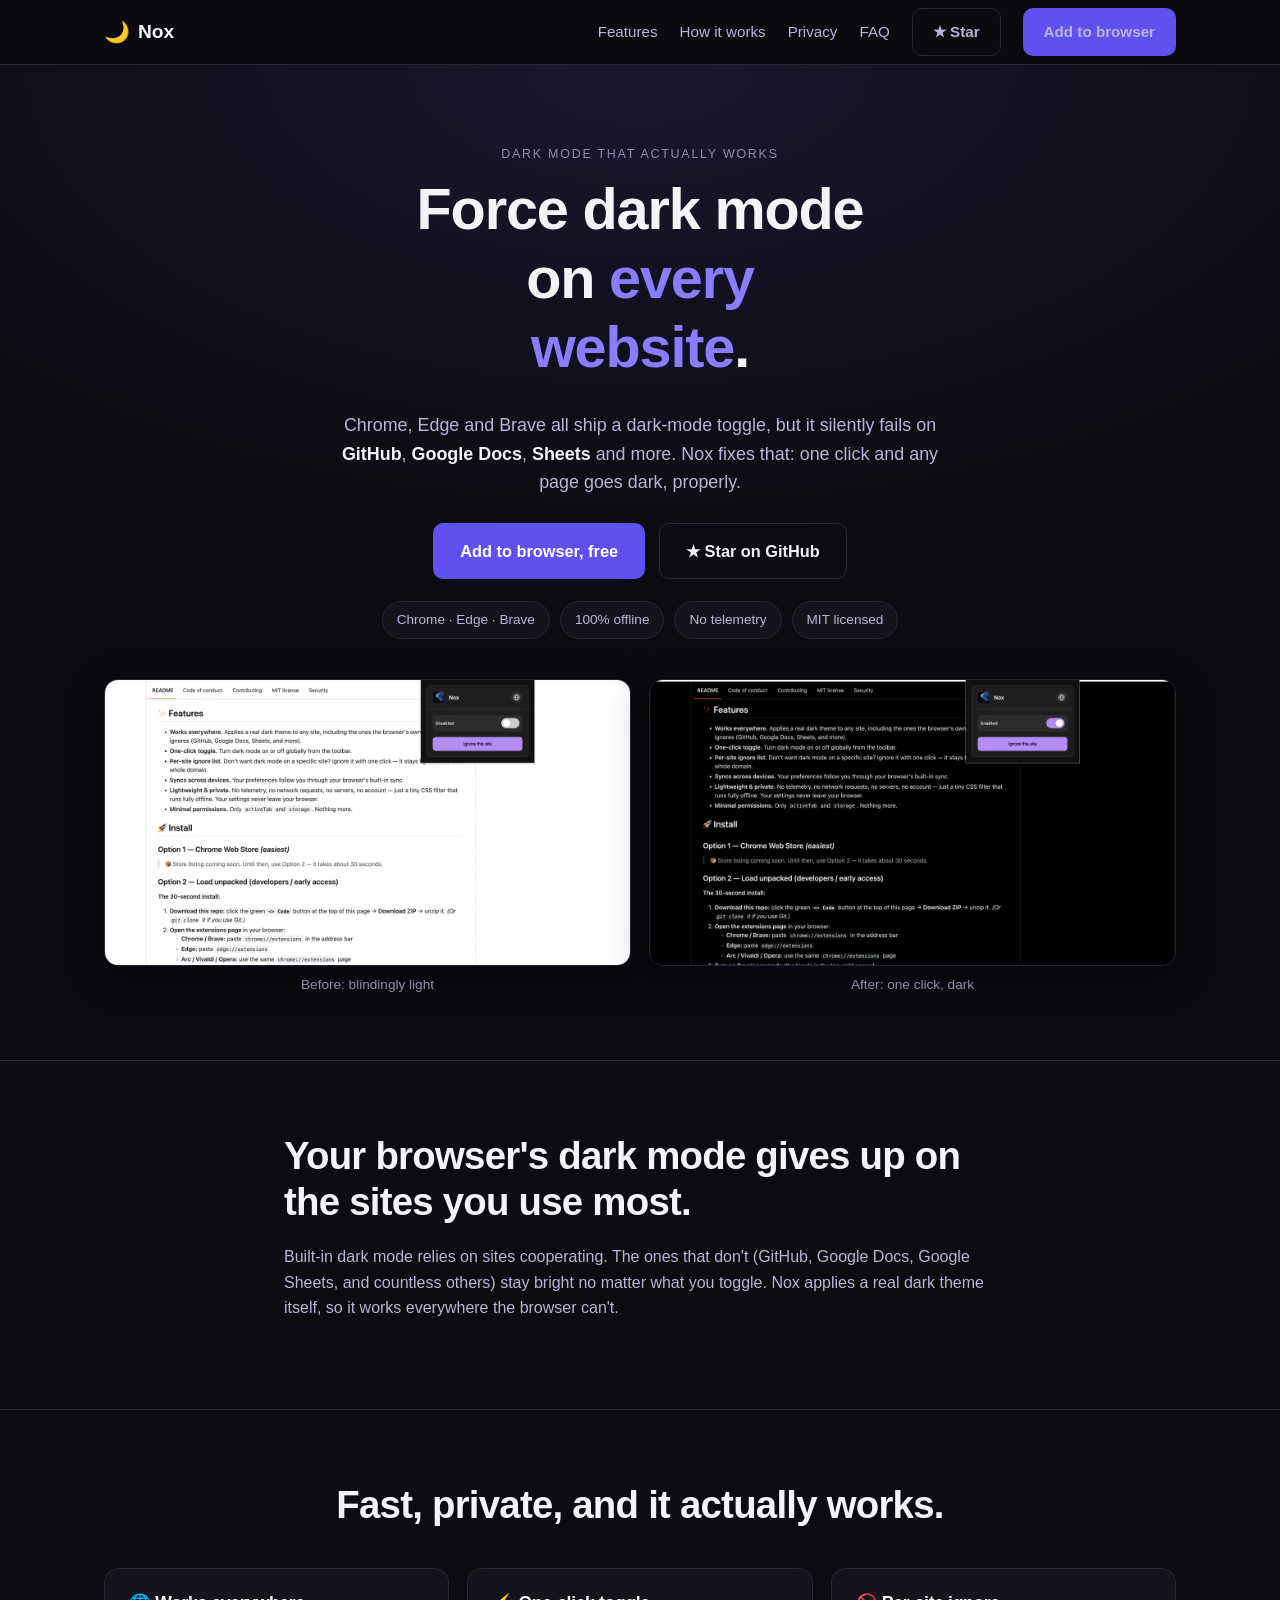
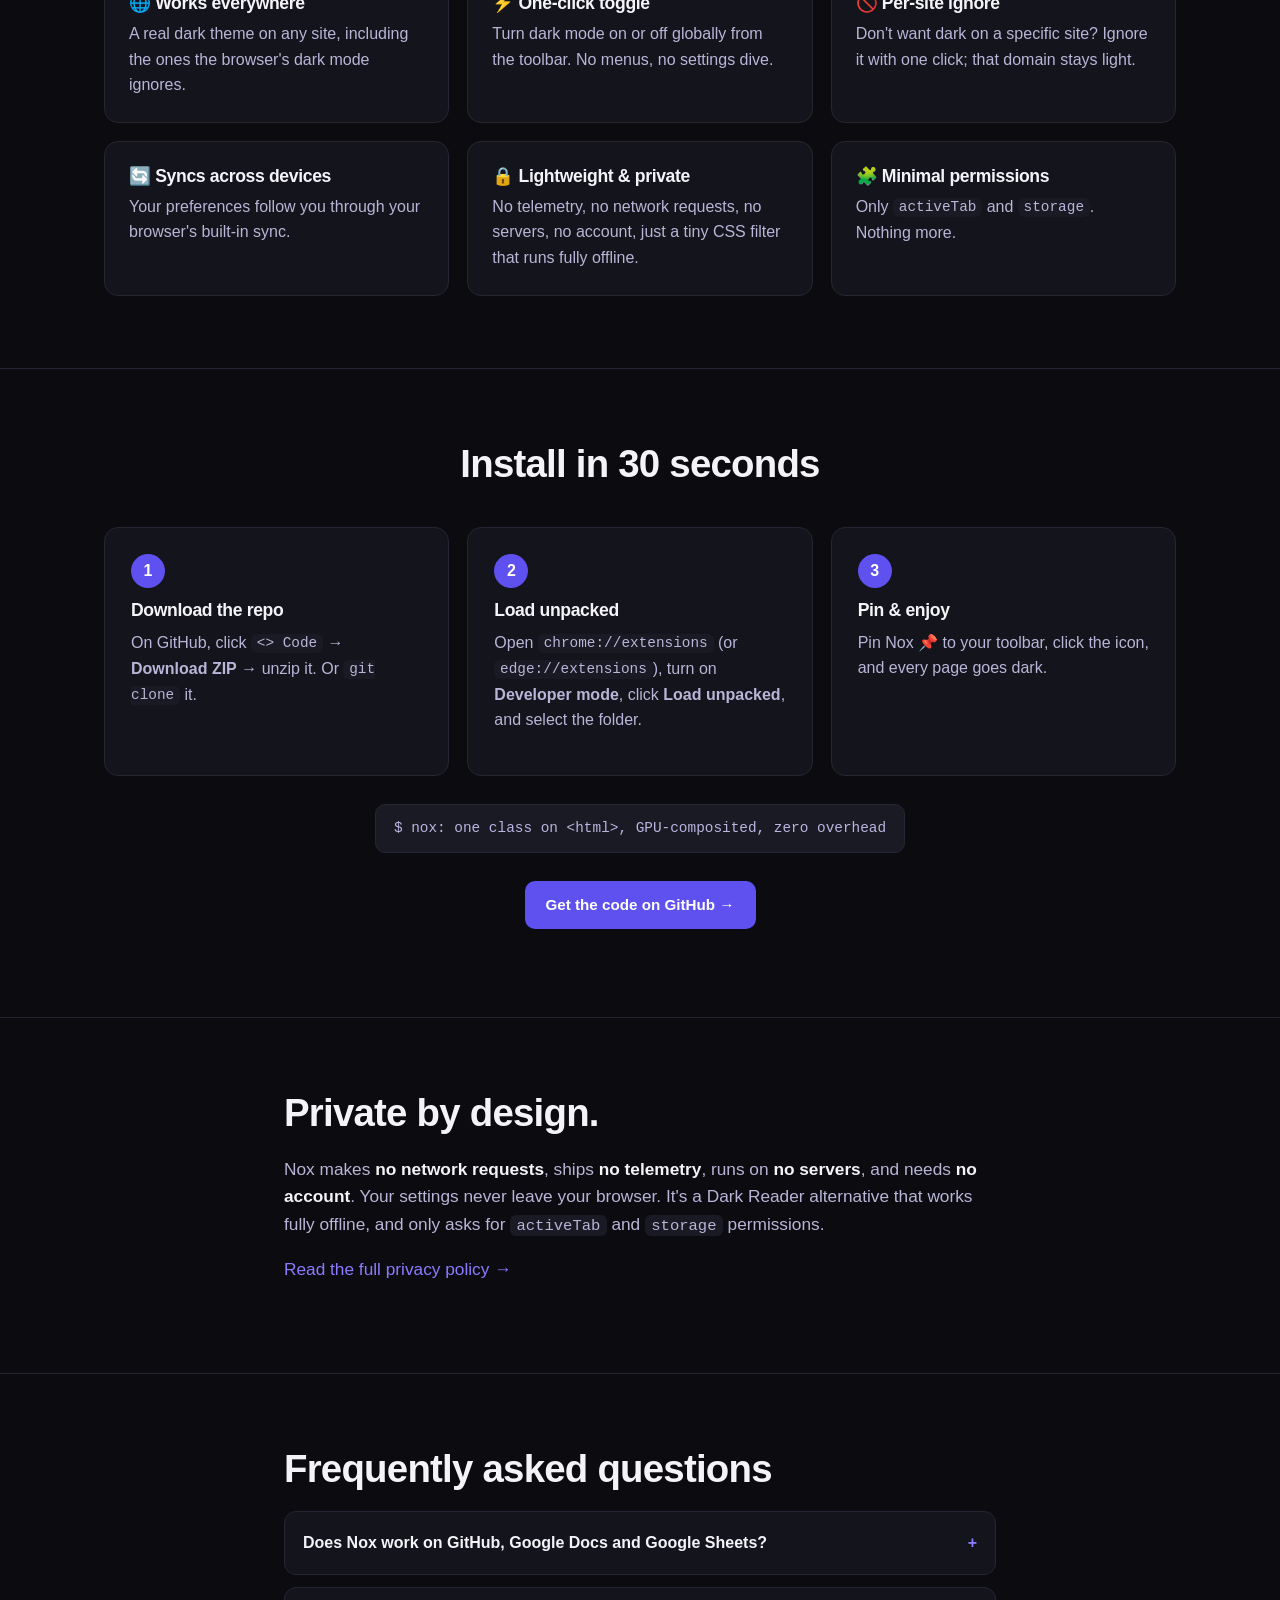
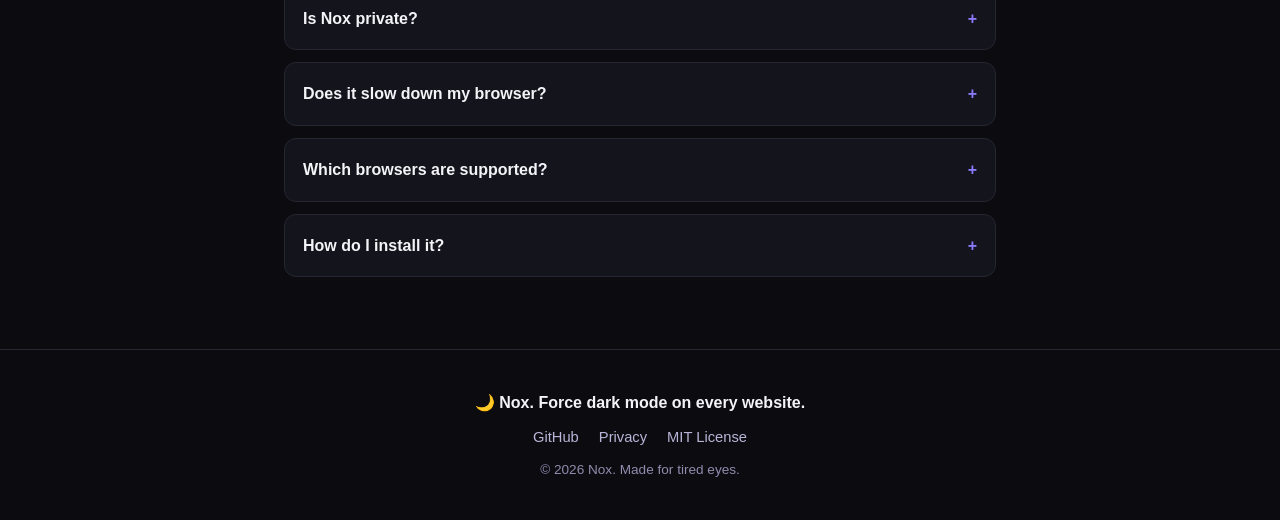
==== index.html @ b918474b "chore(seo): add Google Search Console verification meta tag" ====
<!DOCTYPE html>
<html lang="en">
<head>
  <meta charset="UTF-8">
  <meta name="viewport" content="width=device-width, initial-scale=1.0">
  <meta name="google-site-verification" content="2NoljFpswDyAr0Rf_fIY6R-1hFjF8J2tsPtyvd1LtS8" />
  <title>Nox — Force Dark Mode on Every Website | Chrome, Edge & Brave</title>
  <meta name="description" content="Nox forces dark mode on every site, even where Chrome and Edge give up: GitHub, Google Docs, Sheets. A private, offline Dark Reader alternative.">
  <meta name="theme-color" content="#0b0b10">
  <meta name="color-scheme" content="dark">
  <link rel="canonical" href="https://kjshuvo.github.io/nox/">

  <!-- Open Graph -->
  <meta property="og:type" content="website">
  <meta property="og:url" content="https://kjshuvo.github.io/nox/">
  <meta property="og:title" content="Nox — Force Dark Mode on Every Website">
  <meta property="og:description" content="One click makes any page dark, properly. Works on GitHub, Google Docs & Sheets. Private, offline, no telemetry.">
  <meta property="og:image" content="https://kjshuvo.github.io/nox/assets/img/og-card.jpg">
  <meta property="og:image:width" content="1200">
  <meta property="og:image:height" content="630">

  <!-- Twitter -->
  <meta name="twitter:card" content="summary_large_image">
  <meta name="twitter:title" content="Nox — Force Dark Mode on Every Website">
  <meta name="twitter:description" content="One click makes any page dark, properly. Works on GitHub, Google Docs & Sheets.">
  <meta name="twitter:image" content="https://kjshuvo.github.io/nox/assets/img/og-card.jpg">

  <link rel="icon" href="assets/img/icon-128.png" type="image/png">
  <link rel="apple-touch-icon" href="assets/img/icon-128.png">
  <link rel="stylesheet" href="assets/css/style.css">

  <!-- JSON-LD: SoftwareApplication -->
  <script type="application/ld+json">
  {
    "@context": "https://schema.org",
    "@type": "SoftwareApplication",
    "name": "Nox",
    "applicationCategory": "BrowserExtension",
    "operatingSystem": "Chrome, Edge, Brave, Chromium",
    "description": "Forces dark mode on every website, including GitHub, Google Docs and Sheets. Private, offline, no telemetry.",
    "offers": { "@type": "Offer", "price": "0", "priceCurrency": "USD" },
    "url": "https://kjshuvo.github.io/nox/"
  }
  </script>

  <!-- JSON-LD: FAQPage -->
  <script type="application/ld+json">
  {
    "@context": "https://schema.org",
    "@type": "FAQPage",
    "mainEntity": [
      {"@type":"Question","name":"Does Nox work on GitHub, Google Docs and Google Sheets?","acceptedAnswer":{"@type":"Answer","text":"Yes. Nox applies a real dark theme to any site, including the ones the browser's built-in dark mode ignores: GitHub, Google Docs, Google Sheets and many more."}},
      {"@type":"Question","name":"Is Nox private?","acceptedAnswer":{"@type":"Answer","text":"Completely. Nox makes no network requests, has no telemetry, no servers, and no account. Your settings never leave your browser. It requests only activeTab and storage permissions."}},
      {"@type":"Question","name":"Does Nox slow down my browser?","acceptedAnswer":{"@type":"Answer","text":"No. Nox uses a single GPU-composited CSS filter toggled by one class on the page. No per-element loops, no observers, no polling. It runs fully offline."}},
      {"@type":"Question","name":"Which browsers does Nox support?","acceptedAnswer":{"@type":"Answer","text":"Any Chromium-based browser: Chrome, Edge, Brave, Arc, Vivaldi and Opera. Firefox is not yet supported."}},
      {"@type":"Question","name":"How do I install Nox?","acceptedAnswer":{"@type":"Answer","text":"Download the repository, open chrome://extensions, enable Developer mode, click Load unpacked, and select the folder. It takes about 30 seconds."}}
    ]
  }
  </script>
</head>
<body>
  <a class="skip-link" href="#main">Skip to content</a>

  <header class="nav" id="top">
    <div class="container nav-inner">
      <a class="brand" href="#top"><span class="brand-mark" aria-hidden="true">🌙</span> Nox</a>
      <button type="button" class="nav-toggle" aria-label="Toggle navigation" aria-expanded="false" aria-controls="nav-links">
        <span aria-hidden="true"></span><span aria-hidden="true"></span><span aria-hidden="true"></span>
      </button>
      <nav class="nav-links" id="nav-links">
        <a href="#features">Features</a>
        <a href="#how">How it works</a>
        <a href="#privacy">Privacy</a>
        <a href="#faq">FAQ</a>
        <a class="btn btn-ghost" href="https://github.com/kjshuvo/nox" target="_blank" rel="noopener">★ Star</a>
        <a class="btn btn-primary" href="#how">Add to browser</a>
      </nav>
    </div>
  </header>

  <main id="main">

    <!-- HERO -->
    <section class="hero">
      <div class="container hero-inner">
        <p class="eyebrow">Dark mode that actually works</p>
        <h1>Force dark mode on <span class="accent">every website</span>.</h1>
        <p class="lead">
          Chrome, Edge and Brave all ship a dark-mode toggle, but it silently fails on
          <strong>GitHub</strong>, <strong>Google Docs</strong>, <strong>Sheets</strong> and more.
          Nox fixes that: one click and any page goes dark, properly.
        </p>
        <div class="hero-cta">
          <a class="btn btn-primary btn-lg" href="#how">Add to browser, free</a>
          <a class="btn btn-ghost btn-lg" href="https://github.com/kjshuvo/nox" target="_blank" rel="noopener">★ Star on GitHub</a>
        </div>
        <ul class="chips">
          <li>Chrome · Edge · Brave</li>
          <li>100% offline</li>
          <li>No telemetry</li>
          <li>MIT licensed</li>
        </ul>
        <div class="shots">
          <figure>
            <img src="assets/img/light.webp" alt="A webpage shown in its default light theme before Nox" width="1280" height="695" loading="eager">
            <figcaption>Before: blindingly light</figcaption>
          </figure>
          <figure>
            <img src="assets/img/dark.webp" alt="The same webpage after enabling Nox dark mode" width="1280" height="695" loading="lazy">
            <figcaption>After: one click, dark</figcaption>
          </figure>
        </div>
      </div>
    </section>

    <!-- PROBLEM -->
    <section class="problem">
      <div class="container narrow">
        <h2>Your browser's dark mode gives up on the sites you use most.</h2>
        <p>
          Built-in dark mode relies on sites cooperating. The ones that don't (GitHub, Google Docs,
          Google Sheets, and countless others) stay bright no matter what you toggle. Nox applies a
          real dark theme itself, so it works everywhere the browser can't.
        </p>
      </div>
    </section>

    <!-- FEATURES -->
    <section class="features" id="features">
      <div class="container">
        <h2>Fast, private, and it actually works.</h2>
        <ul class="feature-grid">
          <li class="card"><h3>🌐 Works everywhere</h3><p>A real dark theme on any site, including the ones the browser's dark mode ignores.</p></li>
          <li class="card"><h3>⚡ One-click toggle</h3><p>Turn dark mode on or off globally from the toolbar. No menus, no settings dive.</p></li>
          <li class="card"><h3>🚫 Per-site ignore</h3><p>Don't want dark on a specific site? Ignore it with one click; that domain stays light.</p></li>
          <li class="card"><h3>🔄 Syncs across devices</h3><p>Your preferences follow you through your browser's built-in sync.</p></li>
          <li class="card"><h3>🔒 Lightweight &amp; private</h3><p>No telemetry, no network requests, no servers, no account, just a tiny CSS filter that runs fully offline.</p></li>
          <li class="card"><h3>🧩 Minimal permissions</h3><p>Only <code>activeTab</code> and <code>storage</code>. Nothing more.</p></li>
        </ul>
      </div>
    </section>

    <!-- HOW IT WORKS -->
    <section class="how" id="how">
      <div class="container">
        <h2>Install in 30 seconds</h2>
        <ol class="steps">
          <li>
            <span class="step-num">1</span>
            <h3>Download the repo</h3>
            <p>On GitHub, click <code>&lt;&gt; Code</code> → <strong>Download ZIP</strong> → unzip it. Or <code>git clone</code> it.</p>
          </li>
          <li>
            <span class="step-num">2</span>
            <h3>Load unpacked</h3>
            <p>Open <code>chrome://extensions</code> (or <code>edge://extensions</code>), turn on <strong>Developer mode</strong>, click <strong>Load unpacked</strong>, and select the folder.</p>
          </li>
          <li>
            <span class="step-num">3</span>
            <h3>Pin &amp; enjoy</h3>
            <p>Pin Nox 📌 to your toolbar, click the icon, and every page goes dark.</p>
          </li>
        </ol>
        <div class="code-snippet"><code>$ nox: one class on &lt;html&gt;, GPU-composited, zero overhead</code></div>
        <p class="how-cta"><a class="btn btn-primary" href="https://github.com/kjshuvo/nox" target="_blank" rel="noopener">Get the code on GitHub →</a></p>
      </div>
    </section>

    <!-- PRIVACY -->
    <section class="privacy" id="privacy">
      <div class="container narrow">
        <h2>Private by design.</h2>
        <p>
          Nox makes <strong>no network requests</strong>, ships <strong>no telemetry</strong>, runs on
          <strong>no servers</strong>, and needs <strong>no account</strong>. Your settings never leave
          your browser. It's a Dark Reader alternative that works fully offline, and only asks for
          <code>activeTab</code> and <code>storage</code> permissions.
        </p>
        <p><a href="https://github.com/kjshuvo/nox/blob/main/PRIVACY.md" target="_blank" rel="noopener">Read the full privacy policy →</a></p>
      </div>
    </section>

    <!-- FAQ -->
    <section class="faq" id="faq">
      <div class="container narrow">
        <h2>Frequently asked questions</h2>
        <div class="accordion">
          <details><summary>Does Nox work on GitHub, Google Docs and Google Sheets?</summary><p>Yes. Nox applies a real dark theme to any site, including the ones the browser's built-in dark mode ignores.</p></details>
          <details><summary>Is Nox private?</summary><p>Completely. No network requests, no telemetry, no servers, no account. Your settings never leave your browser.</p></details>
          <details><summary>Does it slow down my browser?</summary><p>No. A single GPU-composited CSS filter, toggled by one class. No loops, observers or polling. Fully offline.</p></details>
          <details><summary>Which browsers are supported?</summary><p>Any Chromium browser: Chrome, Edge, Brave, Arc, Vivaldi, Opera. Firefox is not yet supported.</p></details>
          <details><summary>How do I install it?</summary><p>Download the repo, open <code>chrome://extensions</code>, enable Developer mode, click Load unpacked, and select the folder. About 30 seconds.</p></details>
        </div>
      </div>
    </section>

  </main>

  <footer class="footer">
    <div class="container footer-inner">
      <div class="footer-brand"><span aria-hidden="true">🌙</span> Nox. Force dark mode on every website.</div>
      <nav class="footer-links">
        <a href="https://github.com/kjshuvo/nox" target="_blank" rel="noopener">GitHub</a>
        <a href="https://github.com/kjshuvo/nox/blob/main/PRIVACY.md" target="_blank" rel="noopener">Privacy</a>
        <a href="https://github.com/kjshuvo/nox/blob/main/LICENSE" target="_blank" rel="noopener">MIT License</a>
      </nav>
      <p class="copyright">© <span id="year">2026</span> Nox. Made for tired eyes.</p>
    </div>
  </footer>

  <script src="assets/js/app.js" defer></script>
</body>
</html>
---- assets/css/style.css ----
:root {
  --bg: #0b0b10;
  --bg-elev: #14141c;
  --bg-elev-2: #1a1a24;
  --border: #262633;
  --text: #f4f4f8;
  --text-dim: #b9b5d8;
  --text-mute: #918cae;
  --accent: #8b7bff;
  --accent-strong: #5f51f0;
  --maxw: 1120px;
  --radius: 14px;
  --shadow: 0 10px 40px rgba(0, 0, 0, 0.45);
  --font: -apple-system, BlinkMacSystemFont, "Segoe UI", Roboto, Helvetica, Arial, sans-serif;
  --mono: ui-monospace, SFMono-Regular, Menlo, Consolas, monospace;
}

* { box-sizing: border-box; }
html { scroll-behavior: smooth; scroll-padding-top: 80px; }
body {
  margin: 0;
  background: var(--bg);
  color: var(--text);
  font-family: var(--font);
  line-height: 1.6;
  -webkit-font-smoothing: antialiased;
}
img { max-width: 100%; height: auto; display: block; }
a { color: var(--accent); text-decoration: none; }
a:hover { text-decoration: underline; }
code {
  font-family: var(--mono);
  font-size: 0.9em;
  background: var(--bg-elev-2);
  padding: 0.1em 0.4em;
  border-radius: 6px;
}

.container { width: 100%; max-width: var(--maxw); margin: 0 auto; padding: 0 24px; }
.narrow { max-width: 760px; }

h1, h2, h3 { line-height: 1.2; letter-spacing: -0.02em; margin: 0 0 0.5em; }
h1 { font-size: clamp(2.2rem, 5vw, 3.6rem); font-weight: 800; }
h2 { font-size: clamp(1.6rem, 3.5vw, 2.4rem); font-weight: 700; }
h3 { font-size: 1.1rem; font-weight: 600; }
p { margin: 0 0 1em; color: var(--text-dim); }

.skip-link {
  position: absolute;
  left: -999px;
  top: 0;
  background: var(--accent);
  color: #fff;
  padding: 10px 16px;
  z-index: 100;
}
.skip-link:focus { left: 12px; top: 12px; }

.accent { color: var(--accent); }
.eyebrow {
  text-transform: uppercase;
  letter-spacing: 0.14em;
  font-size: 0.78rem;
  color: var(--text-mute);
  margin: 0 0 0.8em;
}

/* Buttons */
.btn {
  display: inline-block;
  font-weight: 600;
  font-size: 0.95rem;
  padding: 11px 20px;
  border-radius: 10px;
  border: 1px solid transparent;
  cursor: pointer;
  transition: transform 0.15s, background 0.15s, border-color 0.15s;
}
.btn:hover { text-decoration: none; transform: translateY(-1px); }
.btn-primary { background: var(--accent-strong); color: #fff; }
.btn-primary:hover { background: var(--accent); }
.btn-ghost { background: transparent; color: var(--text); border-color: var(--border); }
.btn-ghost:hover { border-color: var(--accent); }
.btn-lg { padding: 14px 26px; font-size: 1.02rem; }

/* Nav */
.nav {
  position: sticky;
  top: 0;
  z-index: 50;
  background: rgba(11, 11, 16, 0.8);
  -webkit-backdrop-filter: blur(10px);
  backdrop-filter: blur(10px);
  border-bottom: 1px solid var(--border);
}
.nav-inner { display: flex; align-items: center; justify-content: space-between; height: 64px; }
.brand { display: flex; align-items: center; gap: 8px; font-weight: 800; font-size: 1.2rem; color: var(--text); }
.brand-mark { font-size: 1.3rem; }
.nav-links { display: flex; align-items: center; gap: 22px; }
.nav-links > a { color: var(--text-dim); font-size: 0.95rem; }
.nav-links > a:hover { color: var(--text); text-decoration: none; }
.nav-toggle {
  display: none;
  flex-direction: column;
  gap: 5px;
  background: none;
  border: 0;
  cursor: pointer;
  padding: 6px;
}
.nav-toggle span { width: 24px; height: 2px; background: var(--text); border-radius: 2px; }

/* Hero */
.hero {
  padding: 80px 0 64px;
  text-align: center;
  background: radial-gradient(120% 80% at 50% 0%, #1b1730 0%, transparent 60%);
}
.hero-inner { display: flex; flex-direction: column; align-items: center; }
.hero h1 { max-width: 14ch; }
.hero .lead { max-width: 60ch; font-size: 1.12rem; }
.hero .lead strong { color: var(--text); }
.hero-cta { display: flex; gap: 14px; flex-wrap: wrap; justify-content: center; margin: 8px 0 22px; }
.chips {
  list-style: none;
  display: flex;
  gap: 10px;
  flex-wrap: wrap;
  justify-content: center;
  padding: 0;
  margin: 0 0 40px;
}
.chips li {
  background: var(--bg-elev);
  border: 1px solid var(--border);
  border-radius: 999px;
  padding: 7px 14px;
  font-size: 0.85rem;
  color: var(--text-dim);
}
.shots { display: grid; grid-template-columns: 1fr 1fr; gap: 18px; width: 100%; }
.shots figure { margin: 0; }
.shots img { border-radius: var(--radius); border: 1px solid var(--border); box-shadow: var(--shadow); }
.shots figcaption { text-align: center; font-size: 0.85rem; color: var(--text-mute); margin-top: 8px; }

/* Sections */
.problem, .features, .how, .privacy, .faq { padding: 72px 0; border-top: 1px solid var(--border); }
.features h2, .how h2 { text-align: center; margin-bottom: 40px; }

.feature-grid {
  list-style: none;
  padding: 0;
  margin: 0;
  display: grid;
  grid-template-columns: repeat(3, 1fr);
  gap: 18px;
}
.card {
  background: var(--bg-elev);
  border: 1px solid var(--border);
  border-radius: var(--radius);
  padding: 24px;
  transition: border-color 0.15s, transform 0.15s;
}
.card:hover { border-color: var(--accent); transform: translateY(-2px); }
.card h3 { margin-bottom: 0.4em; }
.card p { margin: 0; }

.steps {
  list-style: none;
  padding: 0;
  margin: 0;
  display: grid;
  grid-template-columns: repeat(3, 1fr);
  gap: 18px;
}
.steps li {
  background: var(--bg-elev);
  border: 1px solid var(--border);
  border-radius: var(--radius);
  padding: 26px;
}
.step-num {
  display: inline-flex;
  align-items: center;
  justify-content: center;
  width: 34px;
  height: 34px;
  border-radius: 50%;
  background: var(--accent-strong);
  color: #fff;
  font-weight: 700;
  margin-bottom: 12px;
}
.code-snippet { margin: 28px 0; text-align: center; }
.code-snippet code {
  display: inline-block;
  background: var(--bg-elev-2);
  border: 1px solid var(--border);
  color: #b9b5e0;
  padding: 12px 18px;
  border-radius: 10px;
}
.how-cta { text-align: center; }

.privacy p { font-size: 1.08rem; }
.privacy strong { color: var(--text); }

/* FAQ accordion (native <details>) */
.accordion { display: flex; flex-direction: column; gap: 12px; }
.accordion details {
  background: var(--bg-elev);
  border: 1px solid var(--border);
  border-radius: 12px;
  padding: 4px 18px;
}
.accordion summary { cursor: pointer; font-weight: 600; padding: 14px 0; list-style: none; }
.accordion summary::-webkit-details-marker { display: none; }
.accordion summary::after { content: "+"; float: right; color: var(--accent); font-weight: 700; }
.accordion details[open] summary::after { content: "\2212"; }
.accordion details p { padding-bottom: 14px; margin: 0; }

/* Footer */
.footer { border-top: 1px solid var(--border); padding: 40px 0; }
.footer-inner { display: flex; flex-direction: column; gap: 10px; align-items: center; text-align: center; }
.footer-brand { font-weight: 600; color: var(--text); }
.footer-links { display: flex; gap: 20px; }
.footer-links a { color: var(--text-dim); font-size: 0.92rem; }
.copyright { color: var(--text-mute); font-size: 0.85rem; margin: 0; }

/* Responsive */
@media (max-width: 820px) {
  .nav-toggle { display: flex; }
  .nav-links {
    position: absolute;
    top: 64px;
    left: 0;
    right: 0;
    flex-direction: column;
    align-items: stretch;
    gap: 0;
    background: var(--bg-elev);
    border-bottom: 1px solid var(--border);
    max-height: 0;
    overflow: hidden;
    visibility: hidden;
    transition: max-height 0.25s ease, visibility 0s linear 0.25s;
  }
  .nav-links.open {
    max-height: 420px;
    visibility: visible;
    transition: max-height 0.25s ease, visibility 0s linear 0s;
  }
  .nav-links > a,
  .nav-links .btn { border-radius: 0; padding: 14px 24px; border-bottom: 1px solid var(--border); }
  .nav-links .btn { margin: 0; }
  .feature-grid, .steps { grid-template-columns: 1fr; }
  .shots { grid-template-columns: 1fr; }
  .hero { padding: 56px 0 40px; }
}

@media (prefers-reduced-motion: reduce) {
  html { scroll-behavior: auto; }
  .btn, .card { transform: none !important; transition: none !important; }
}
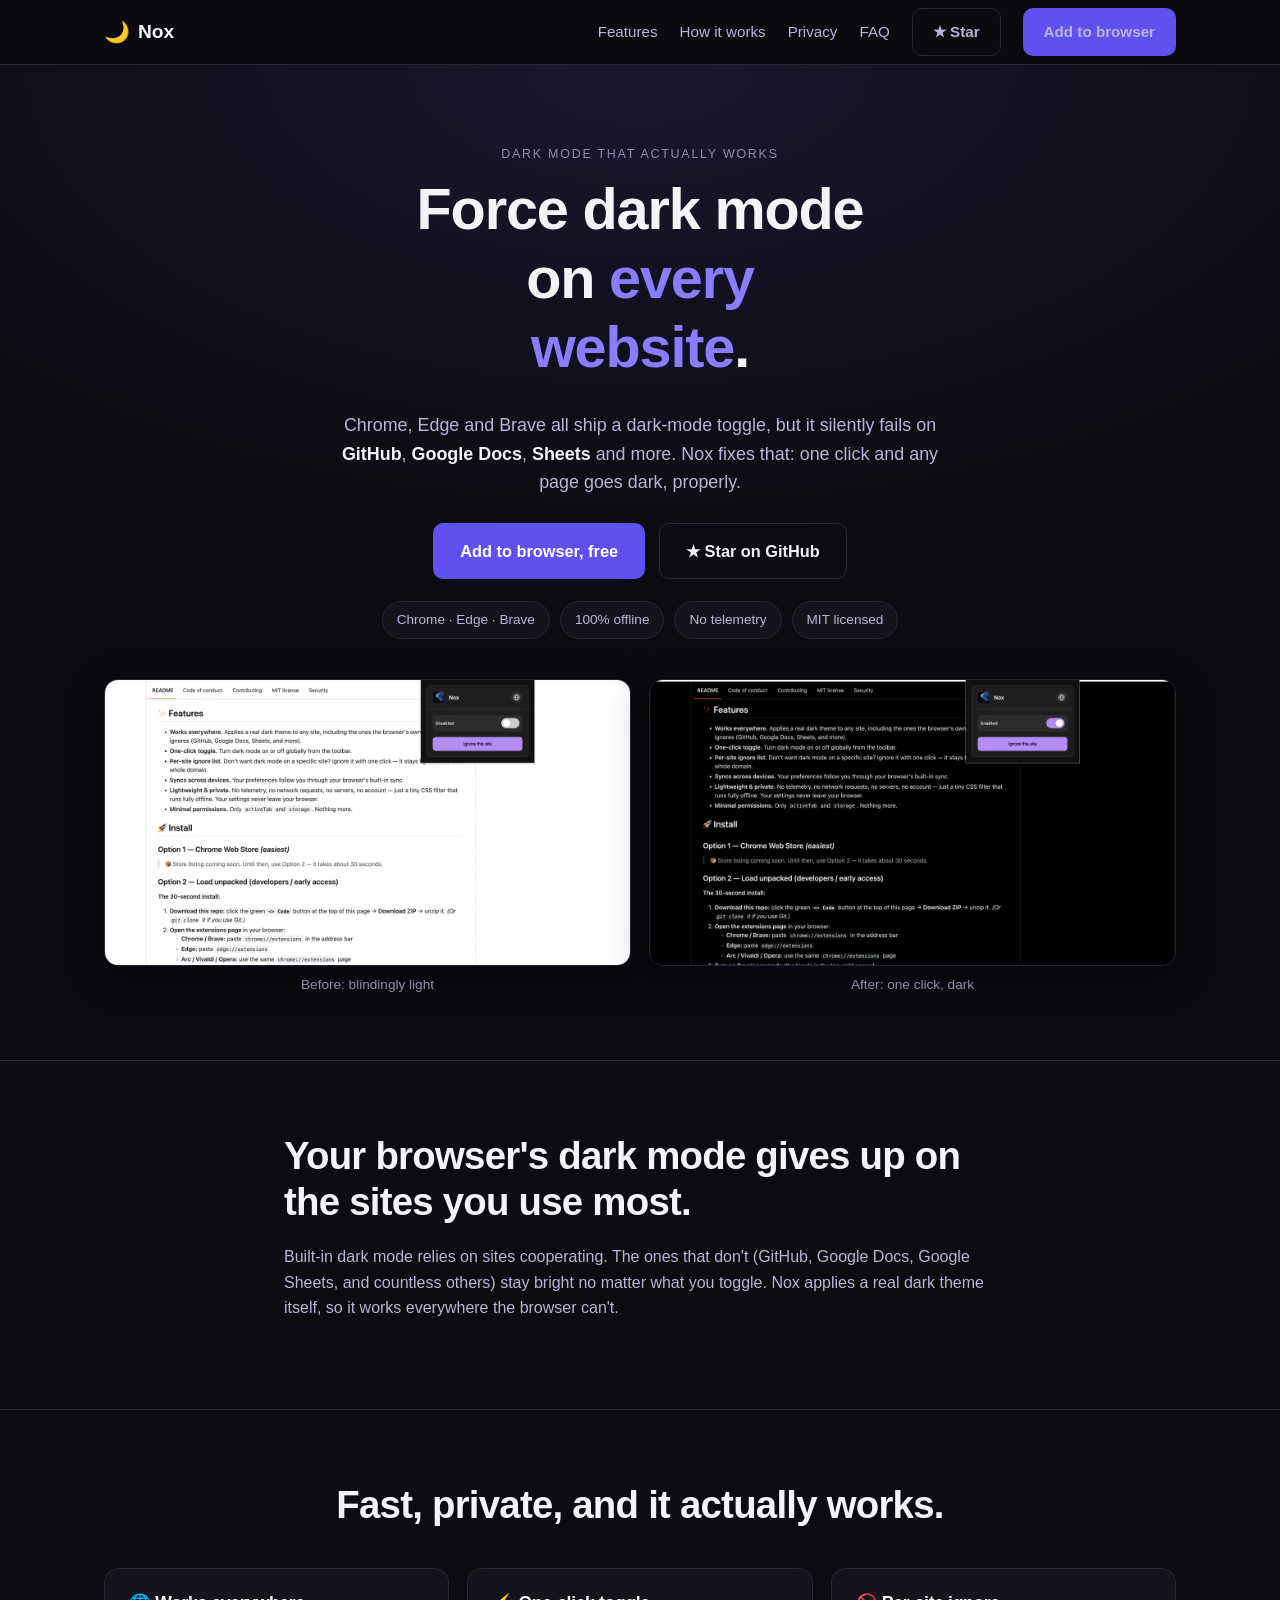
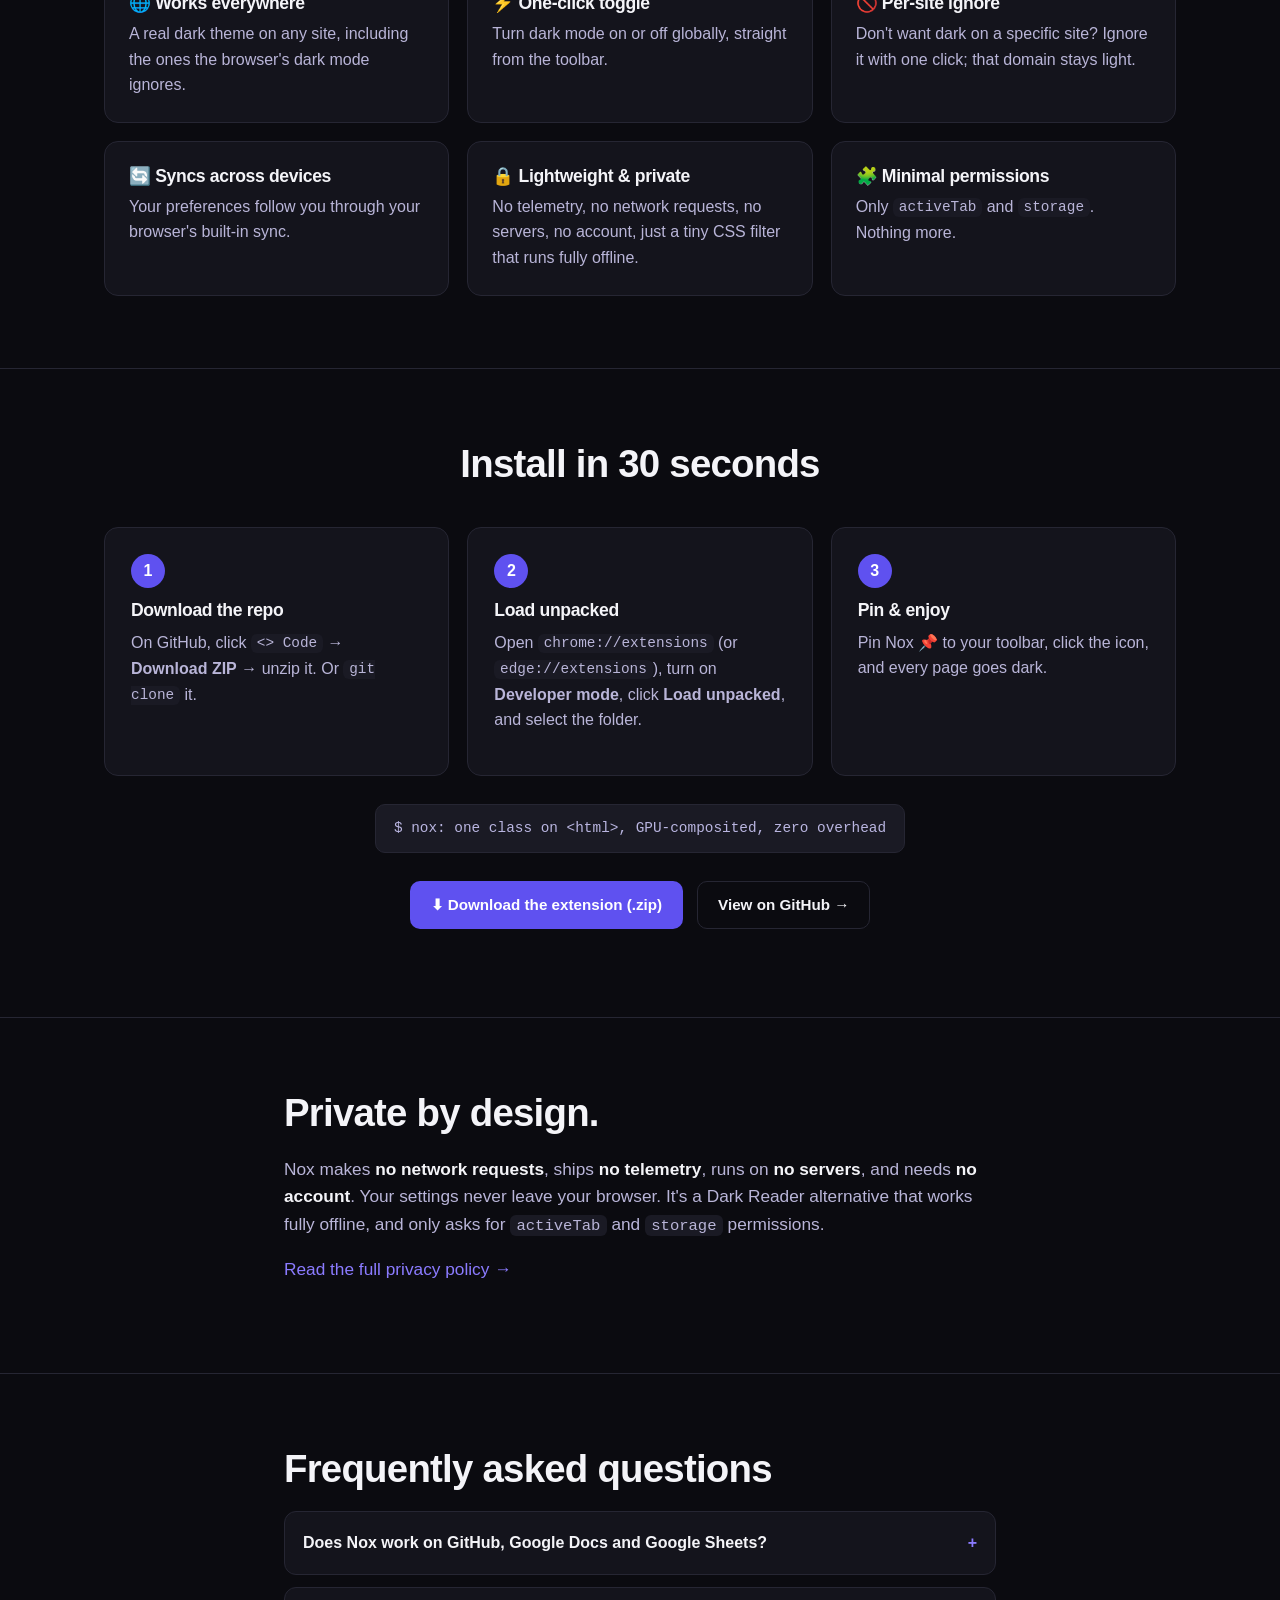
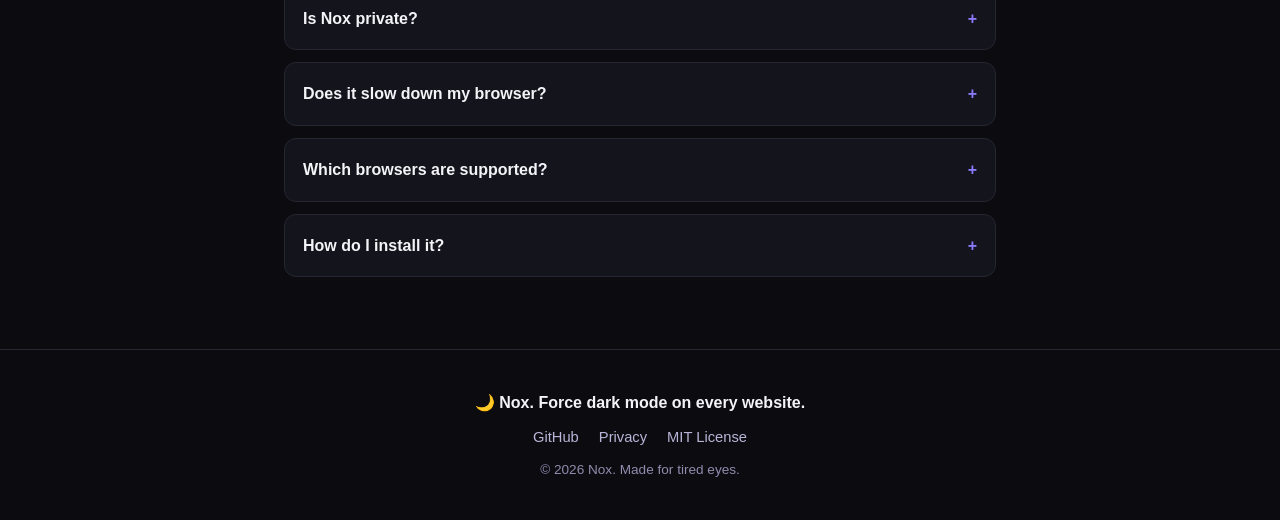
==== commit 9f4b59dc: "feat(gh-pages): split install CTA into download + view-on-GitHub" ====
--- a/index.html
+++ b/index.html
@@ -131,7 +131,7 @@
         <h2>Fast, private, and it actually works.</h2>
         <ul class="feature-grid">
           <li class="card"><h3>🌐 Works everywhere</h3><p>A real dark theme on any site, including the ones the browser's dark mode ignores.</p></li>
-          <li class="card"><h3>⚡ One-click toggle</h3><p>Turn dark mode on or off globally from the toolbar. No menus, no settings dive.</p></li>
+          <li class="card"><h3>⚡ One-click toggle</h3><p>Turn dark mode on or off globally, straight from the toolbar.</p></li>
           <li class="card"><h3>🚫 Per-site ignore</h3><p>Don't want dark on a specific site? Ignore it with one click; that domain stays light.</p></li>
           <li class="card"><h3>🔄 Syncs across devices</h3><p>Your preferences follow you through your browser's built-in sync.</p></li>
           <li class="card"><h3>🔒 Lightweight &amp; private</h3><p>No telemetry, no network requests, no servers, no account, just a tiny CSS filter that runs fully offline.</p></li>
@@ -162,7 +162,10 @@
           </li>
         </ol>
         <div class="code-snippet"><code>$ nox: one class on &lt;html&gt;, GPU-composited, zero overhead</code></div>
-        <p class="how-cta"><a class="btn btn-primary" href="https://github.com/kjshuvo/nox" target="_blank" rel="noopener">Get the code on GitHub →</a></p>
+        <p class="how-cta">
+          <a class="btn btn-primary" href="https://github.com/kjshuvo/nox/archive/refs/heads/main.zip">⬇ Download the extension (.zip)</a>
+          <a class="btn btn-ghost" href="https://github.com/kjshuvo/nox" target="_blank" rel="noopener">View on GitHub →</a>
+        </p>
       </div>
     </section>
 
--- a/assets/css/style.css
+++ b/assets/css/style.css
@@ -201,7 +201,7 @@
   padding: 12px 18px;
   border-radius: 10px;
 }
-.how-cta { text-align: center; }
+.how-cta { display: flex; gap: 14px; justify-content: center; flex-wrap: wrap; }
 
 .privacy p { font-size: 1.08rem; }
 .privacy strong { color: var(--text); }
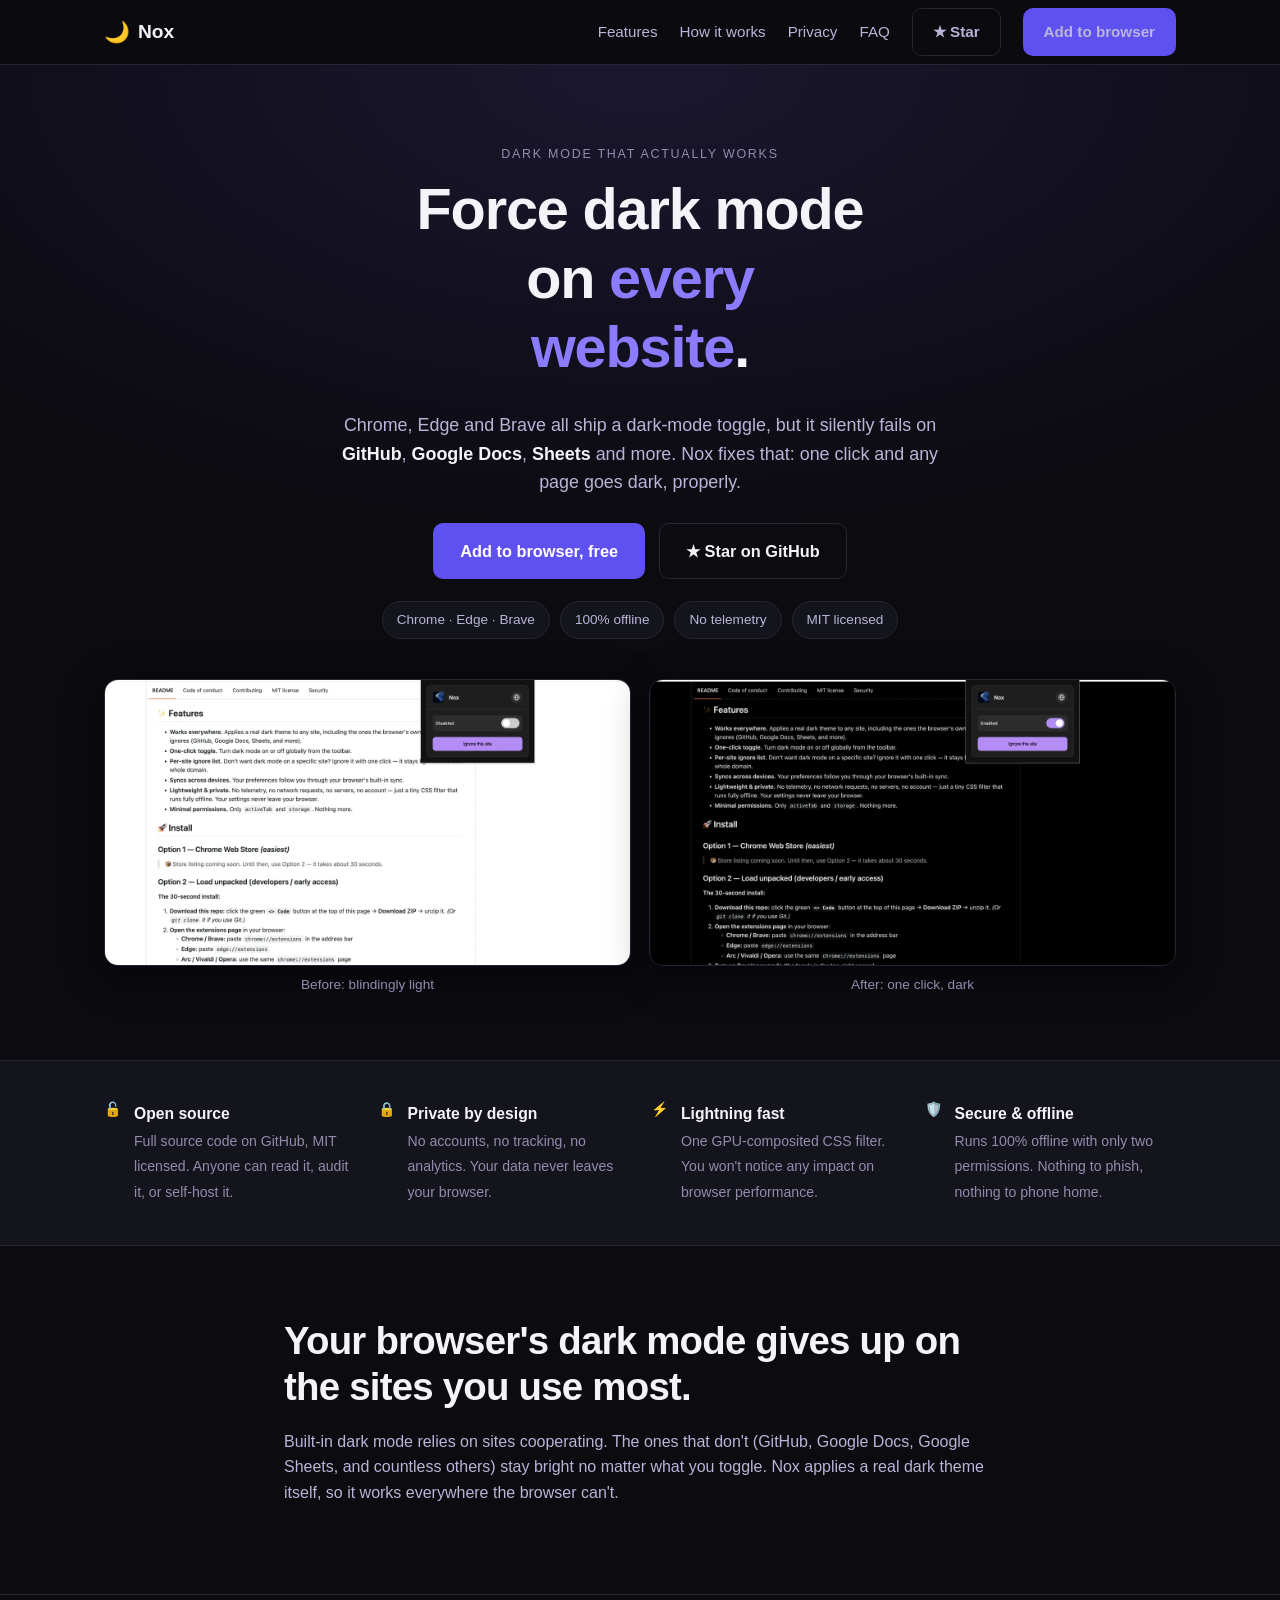
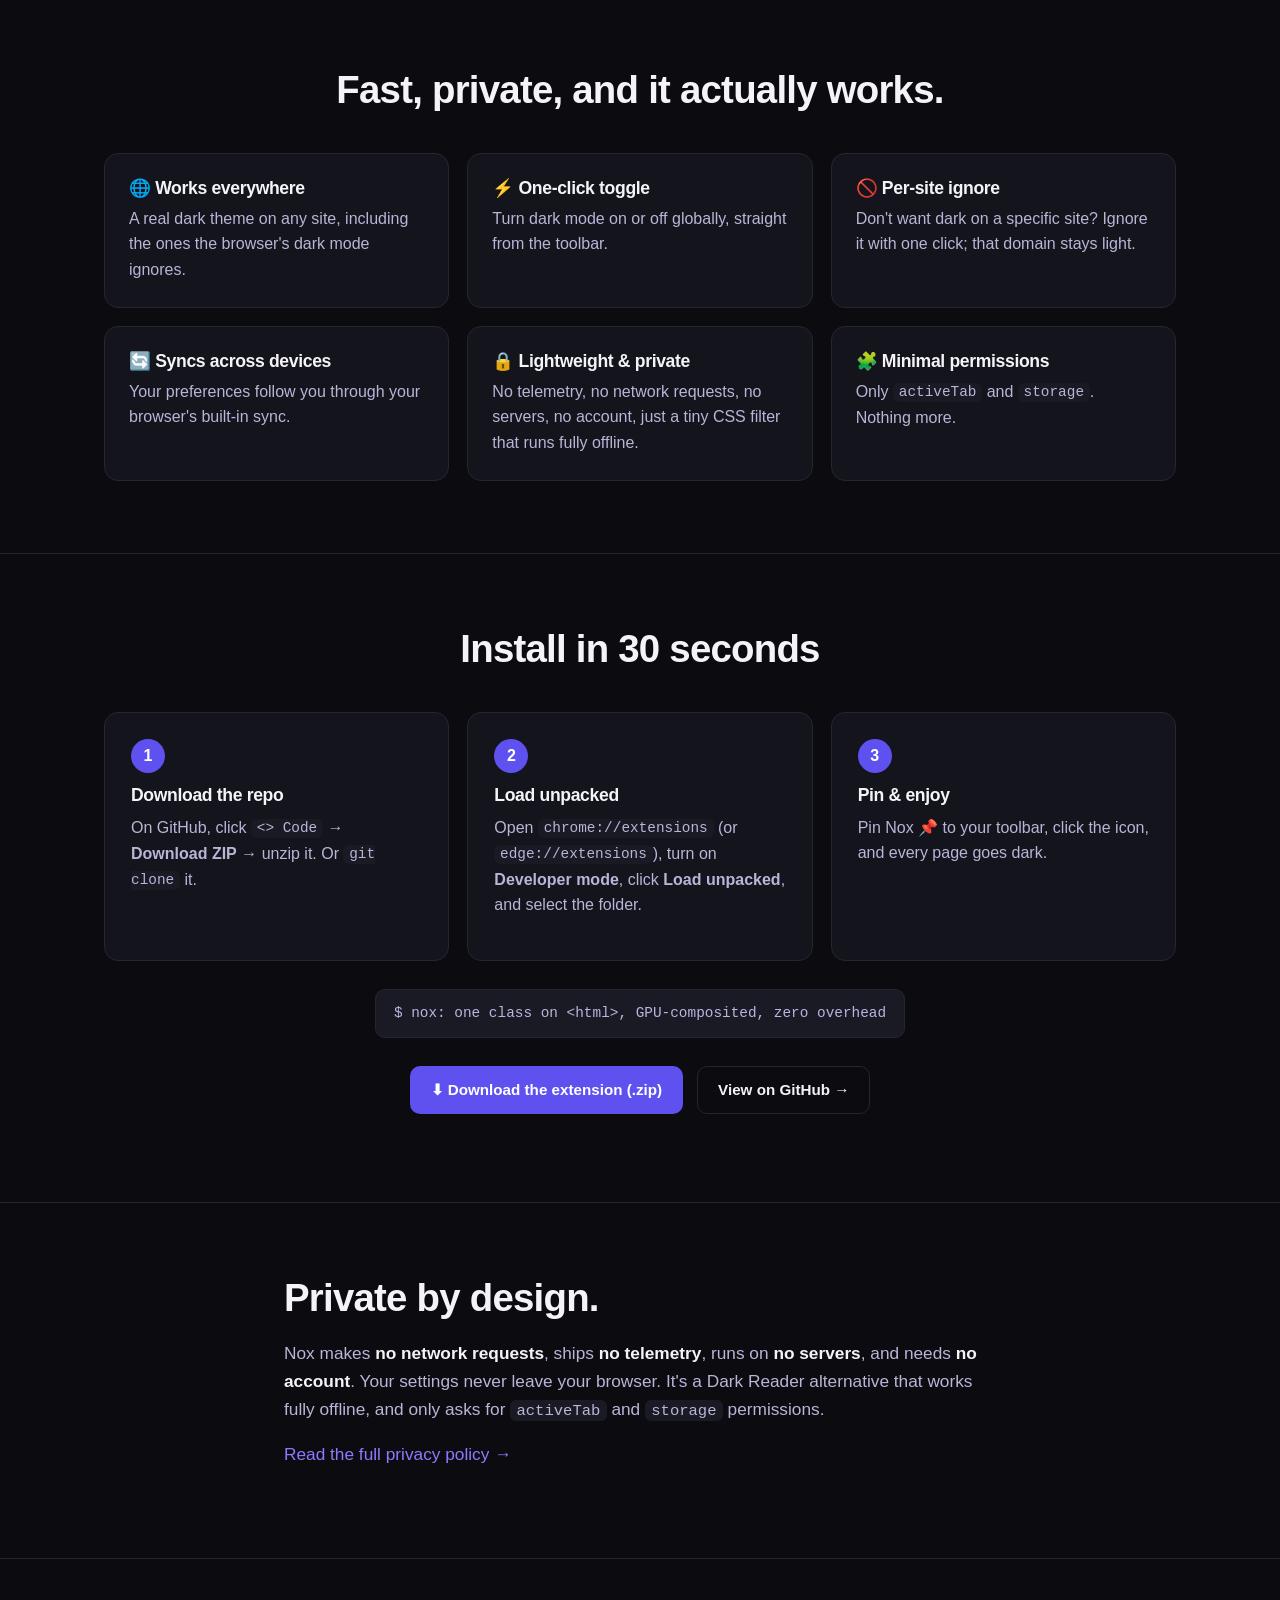
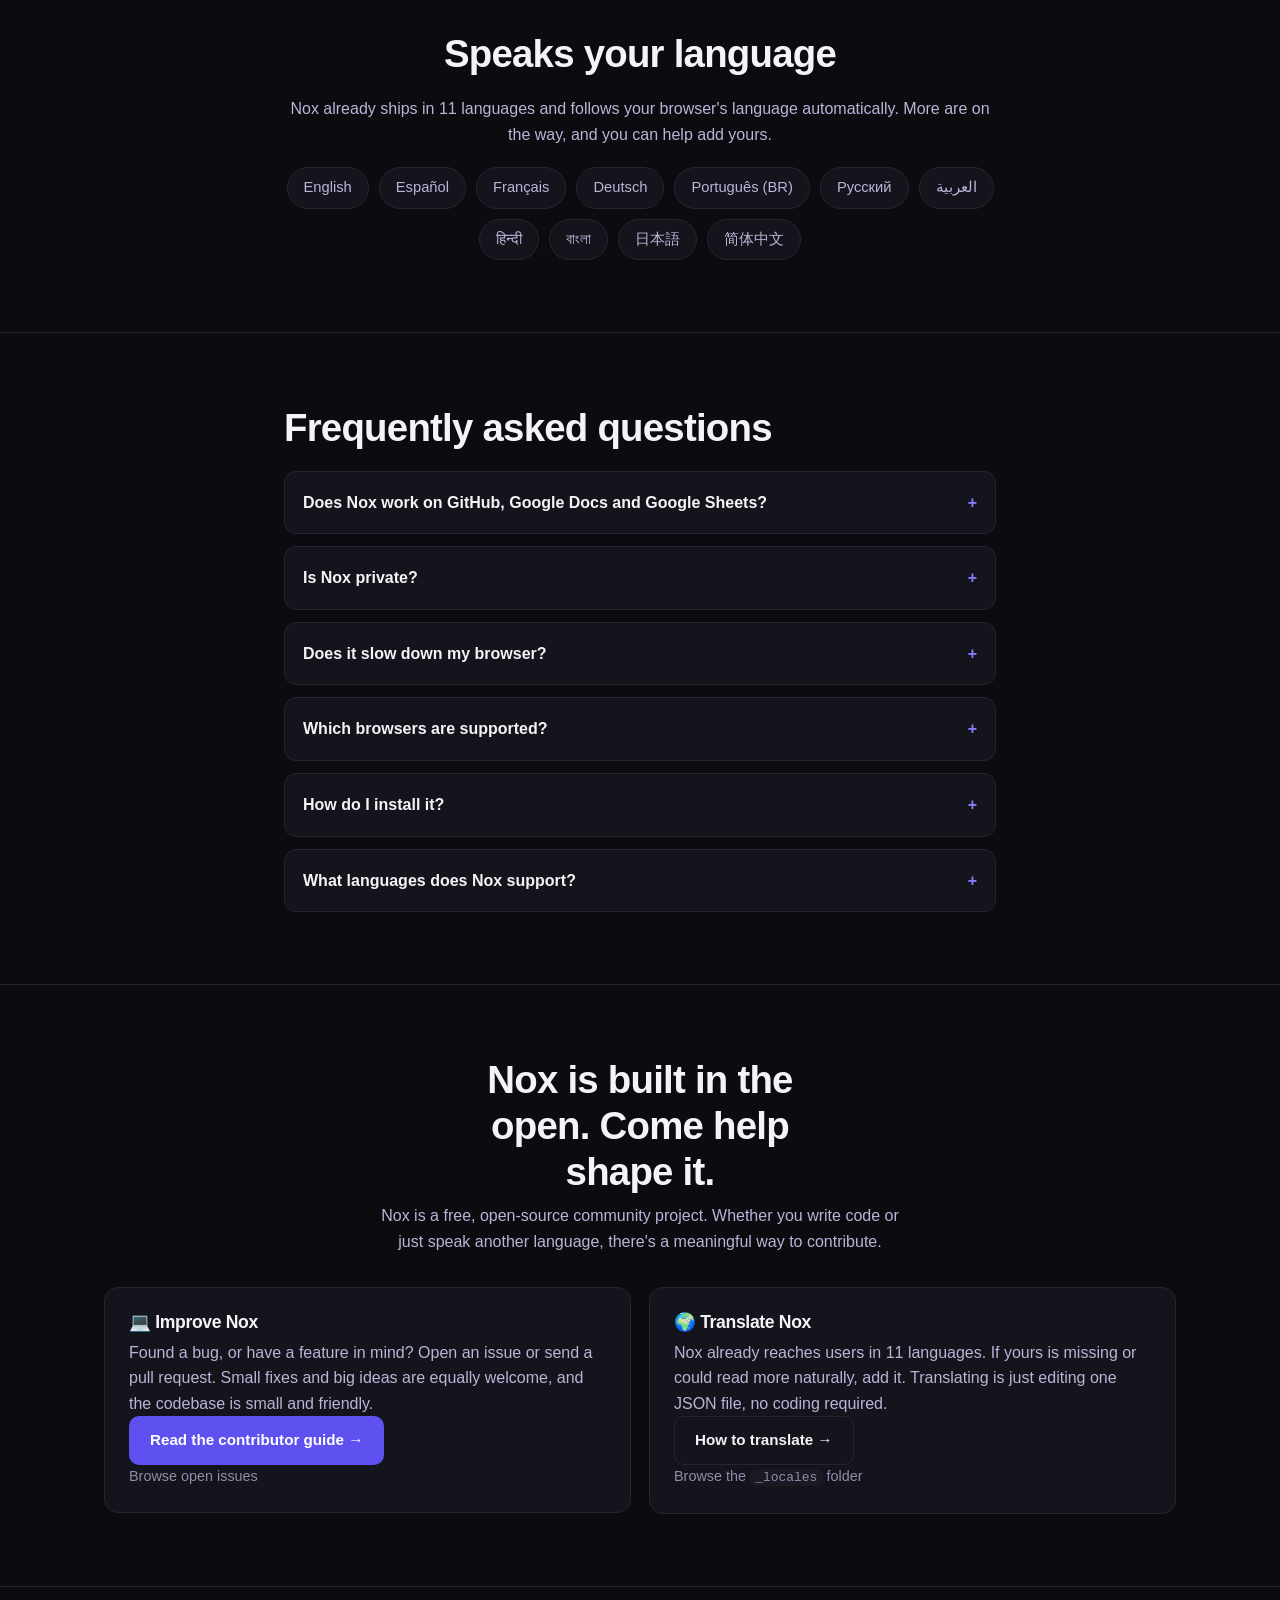
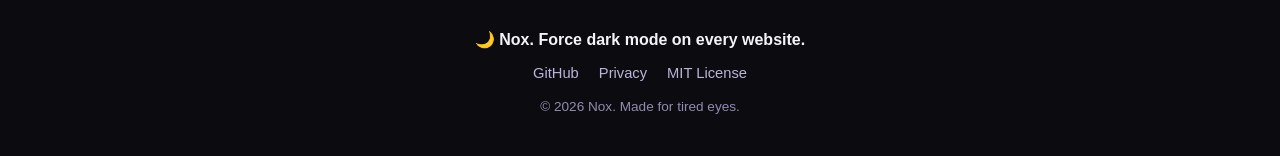
==== commit ea925c8b: "feat(gh-pages): add trust band, languages, and contribute section - Prominent trust band (open sourc" ====
--- a/index.html
+++ b/index.html
@@ -53,7 +53,8 @@
       {"@type":"Question","name":"Is Nox private?","acceptedAnswer":{"@type":"Answer","text":"Completely. Nox makes no network requests, has no telemetry, no servers, and no account. Your settings never leave your browser. It requests only activeTab and storage permissions."}},
       {"@type":"Question","name":"Does Nox slow down my browser?","acceptedAnswer":{"@type":"Answer","text":"No. Nox uses a single GPU-composited CSS filter toggled by one class on the page. No per-element loops, no observers, no polling. It runs fully offline."}},
       {"@type":"Question","name":"Which browsers does Nox support?","acceptedAnswer":{"@type":"Answer","text":"Any Chromium-based browser: Chrome, Edge, Brave, Arc, Vivaldi and Opera. Firefox is not yet supported."}},
-      {"@type":"Question","name":"How do I install Nox?","acceptedAnswer":{"@type":"Answer","text":"Download the repository, open chrome://extensions, enable Developer mode, click Load unpacked, and select the folder. It takes about 30 seconds."}}
+      {"@type":"Question","name":"How do I install Nox?","acceptedAnswer":{"@type":"Answer","text":"Download the repository, open chrome://extensions, enable Developer mode, click Load unpacked, and select the folder. It takes about 30 seconds."}},
+      {"@type":"Question","name":"What languages does Nox support?","acceptedAnswer":{"@type":"Answer","text":"Nox ships in 11 languages: English, Spanish, French, German, Portuguese (Brazil), Russian, Arabic, Hindi, Bengali, Japanese, and Simplified Chinese. It follows your browser's language automatically, and more are added by the community."}}
     ]
   }
   </script>
@@ -113,6 +114,42 @@
       </div>
     </section>
 
+    <!-- TRUST -->
+    <section class="trust" aria-label="Why Nox is safe and private">
+      <div class="container">
+        <ul class="trust-grid">
+          <li>
+            <span class="t-icon" aria-hidden="true">🔓</span>
+            <div>
+              <strong>Open source</strong>
+              <span>Full source code on GitHub, MIT licensed. Anyone can read it, audit it, or self-host it.</span>
+            </div>
+          </li>
+          <li>
+            <span class="t-icon" aria-hidden="true">🔒</span>
+            <div>
+              <strong>Private by design</strong>
+              <span>No accounts, no tracking, no analytics. Your data never leaves your browser.</span>
+            </div>
+          </li>
+          <li>
+            <span class="t-icon" aria-hidden="true">⚡</span>
+            <div>
+              <strong>Lightning fast</strong>
+              <span>One GPU-composited CSS filter. You won't notice any impact on browser performance.</span>
+            </div>
+          </li>
+          <li>
+            <span class="t-icon" aria-hidden="true">🛡️</span>
+            <div>
+              <strong>Secure &amp; offline</strong>
+              <span>Runs 100% offline with only two permissions. Nothing to phish, nothing to phone home.</span>
+            </div>
+          </li>
+        </ul>
+      </div>
+    </section>
+
     <!-- PROBLEM -->
     <section class="problem">
       <div class="container narrow">
@@ -183,6 +220,27 @@
       </div>
     </section>
 
+    <!-- LANGUAGES -->
+    <section class="languages" id="languages">
+      <div class="container narrow">
+        <h2>Speaks your language</h2>
+        <p>Nox already ships in 11 languages and follows your browser's language automatically. More are on the way, and you can help add yours.</p>
+        <ul class="lang-chips">
+          <li>English</li>
+          <li>Español</li>
+          <li>Français</li>
+          <li>Deutsch</li>
+          <li>Português (BR)</li>
+          <li>Русский</li>
+          <li>العربية</li>
+          <li>हिन्दी</li>
+          <li>বাংলা</li>
+          <li>日本語</li>
+          <li>简体中文</li>
+        </ul>
+      </div>
+    </section>
+
     <!-- FAQ -->
     <section class="faq" id="faq">
       <div class="container narrow">
@@ -193,6 +251,29 @@
           <details><summary>Does it slow down my browser?</summary><p>No. A single GPU-composited CSS filter, toggled by one class. No loops, observers or polling. Fully offline.</p></details>
           <details><summary>Which browsers are supported?</summary><p>Any Chromium browser: Chrome, Edge, Brave, Arc, Vivaldi, Opera. Firefox is not yet supported.</p></details>
           <details><summary>How do I install it?</summary><p>Download the repo, open <code>chrome://extensions</code>, enable Developer mode, click Load unpacked, and select the folder. About 30 seconds.</p></details>
+          <details><summary>What languages does Nox support?</summary><p>Nox ships in 11 languages — English, Spanish, French, German, Portuguese (Brazil), Russian, Arabic, Hindi, Bengali, Japanese, and Simplified Chinese — and follows your browser's language automatically. More are added by the community over time.</p></details>
+        </div>
+      </div>
+    </section>
+
+    <!-- GET INVOLVED -->
+    <section class="involve" id="contribute">
+      <div class="container">
+        <h2>Nox is built in the open. Come help shape it.</h2>
+        <p class="involve-lead">Nox is a free, open-source community project. Whether you write code or just speak another language, there's a meaningful way to contribute.</p>
+        <div class="involve-grid">
+          <div class="card">
+            <h3>💻 Improve Nox</h3>
+            <p>Found a bug, or have a feature in mind? Open an issue or send a pull request. Small fixes and big ideas are equally welcome, and the codebase is small and friendly.</p>
+            <p><a class="btn btn-primary" href="https://github.com/kjshuvo/nox/blob/main/CONTRIBUTING.md#-ways-to-contribute" target="_blank" rel="noopener">Read the contributor guide →</a></p>
+            <p class="muted"><a href="https://github.com/kjshuvo/nox/issues" target="_blank" rel="noopener">Browse open issues</a></p>
+          </div>
+          <div class="card">
+            <h3>🌍 Translate Nox</h3>
+            <p>Nox already reaches users in 11 languages. If yours is missing or could read more naturally, add it. Translating is just editing one JSON file, no coding required.</p>
+            <p><a class="btn btn-ghost" href="https://github.com/kjshuvo/nox/blob/main/CONTRIBUTING.md#-translating-nox" target="_blank" rel="noopener">How to translate →</a></p>
+            <p class="muted"><a href="https://github.com/kjshuvo/nox/tree/main/_locales" target="_blank" rel="noopener">Browse the <code>_locales</code> folder</a></p>
+          </div>
         </div>
       </div>
     </section>
--- a/assets/css/style.css
+++ b/assets/css/style.css
@@ -219,6 +219,60 @@
 .accordion summary::after { content: "+"; float: right; color: var(--accent); font-weight: 700; }
 .accordion details[open] summary::after { content: "\2212"; }
 .accordion details p { padding-bottom: 14px; margin: 0; }
+
+/* Trust band */
+.trust {
+  padding: 40px 0;
+  border-top: 1px solid var(--border);
+  background: var(--bg-elev);
+}
+.trust-grid {
+  list-style: none;
+  padding: 0;
+  margin: 0;
+  display: grid;
+  grid-template-columns: repeat(4, 1fr);
+  gap: 22px;
+}
+.trust-grid li { display: flex; gap: 12px; align-items: flex-start; }
+.t-icon { font-size: 1.5rem; line-height: 1.2; flex-shrink: 0; }
+.trust-grid strong { display: block; color: var(--text); font-size: 0.98rem; margin-bottom: 2px; }
+.trust-grid span { color: var(--text-mute); font-size: 0.88rem; }
+
+/* Languages */
+.languages { padding: 72px 0; border-top: 1px solid var(--border); text-align: center; }
+.lang-chips {
+  list-style: none;
+  padding: 0;
+  margin: 20px 0 0;
+  display: flex;
+  gap: 10px;
+  flex-wrap: wrap;
+  justify-content: center;
+}
+.lang-chips li {
+  background: var(--bg-elev);
+  border: 1px solid var(--border);
+  border-radius: 999px;
+  padding: 8px 16px;
+  font-size: 0.92rem;
+  color: var(--text-dim);
+}
+
+/* Get involved */
+.involve { padding: 72px 0; border-top: 1px solid var(--border); }
+.involve h2 { text-align: center; max-width: 18ch; margin: 0 auto 8px; }
+.involve-lead { text-align: center; max-width: 60ch; margin: 0 auto 32px; }
+.involve-grid {
+  display: grid;
+  grid-template-columns: 1fr 1fr;
+  gap: 18px;
+  align-items: start;
+}
+.involve-grid .card p:last-child { margin-bottom: 0; }
+.muted { color: var(--text-mute); font-size: 0.9rem; margin: 10px 0 0; }
+.muted a { color: var(--text-mute); }
+.muted a:hover { color: var(--text-dim); }
 
 /* Footer */
 .footer { border-top: 1px solid var(--border); padding: 40px 0; }
@@ -257,6 +311,8 @@
   .feature-grid, .steps { grid-template-columns: 1fr; }
   .shots { grid-template-columns: 1fr; }
   .hero { padding: 56px 0 40px; }
+  .trust-grid { grid-template-columns: repeat(2, 1fr); gap: 18px; }
+  .involve-grid { grid-template-columns: 1fr; }
 }
 
 @media (prefers-reduced-motion: reduce) {
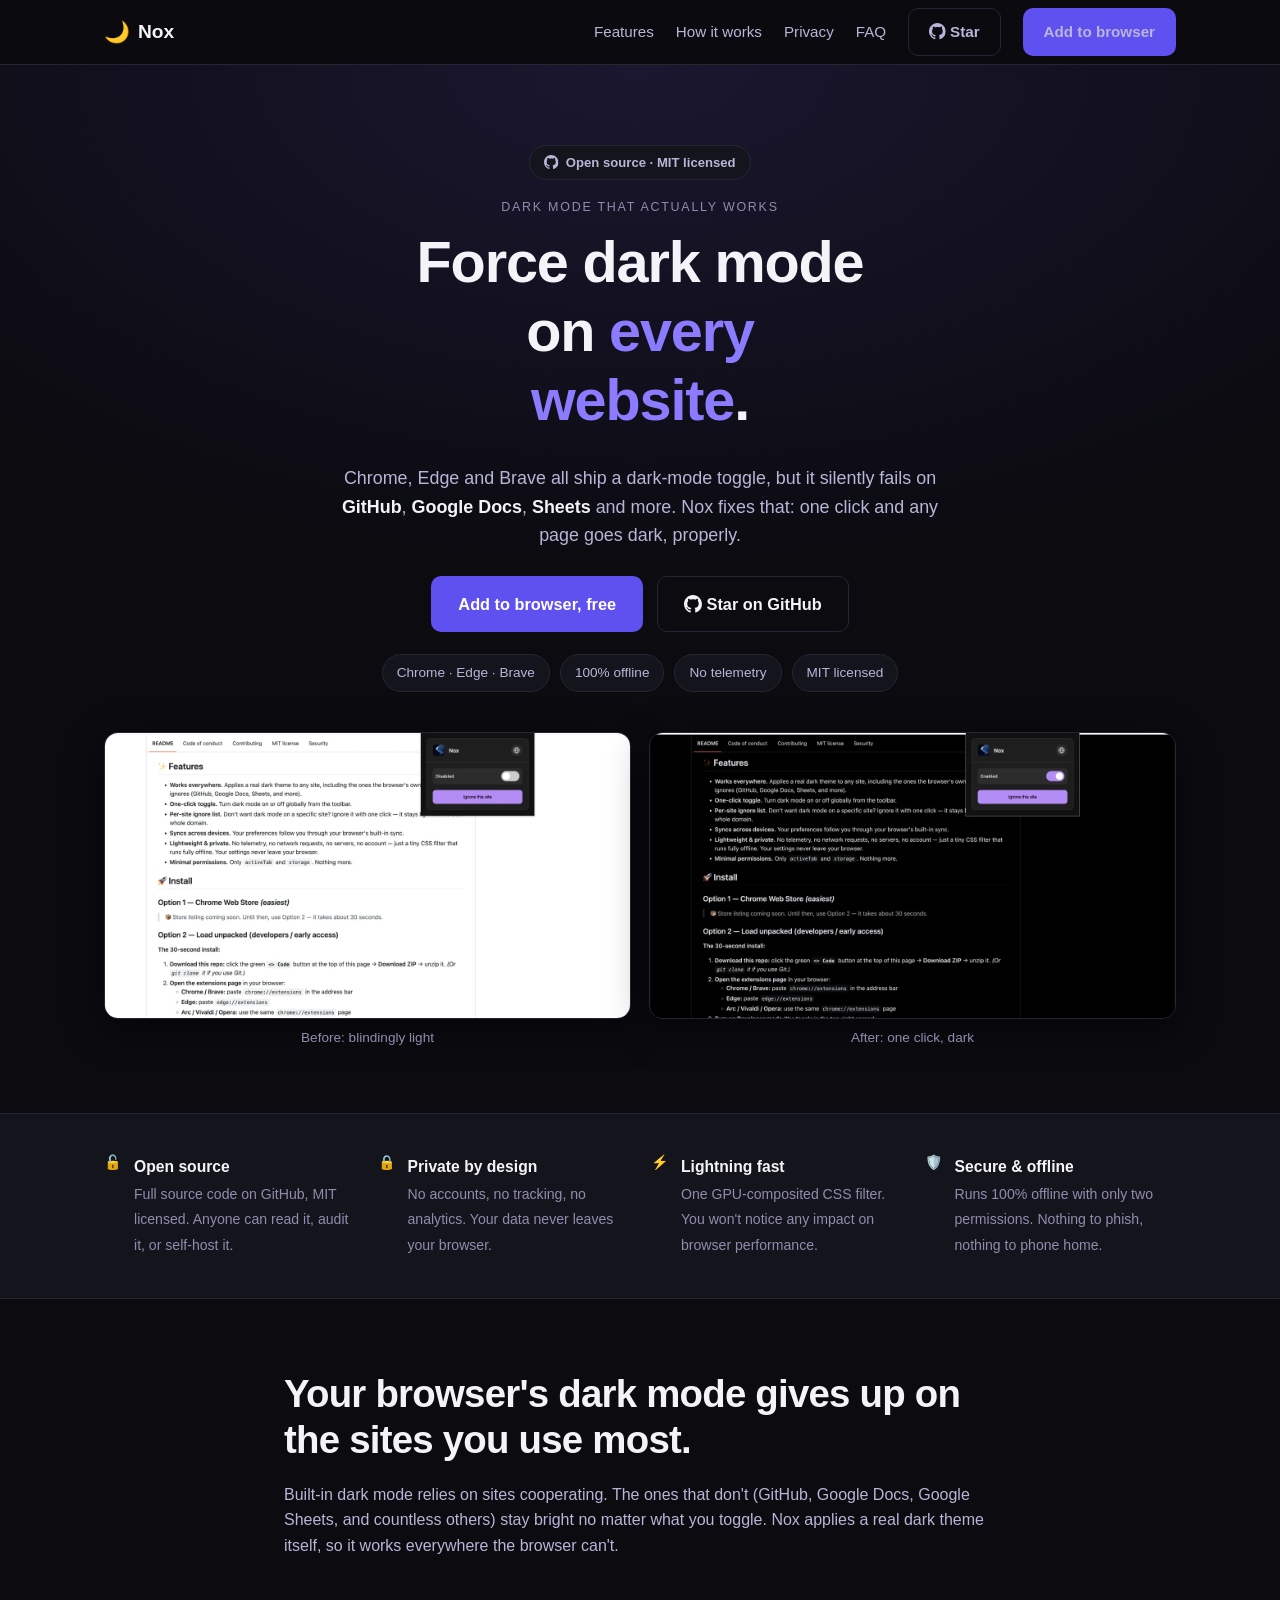
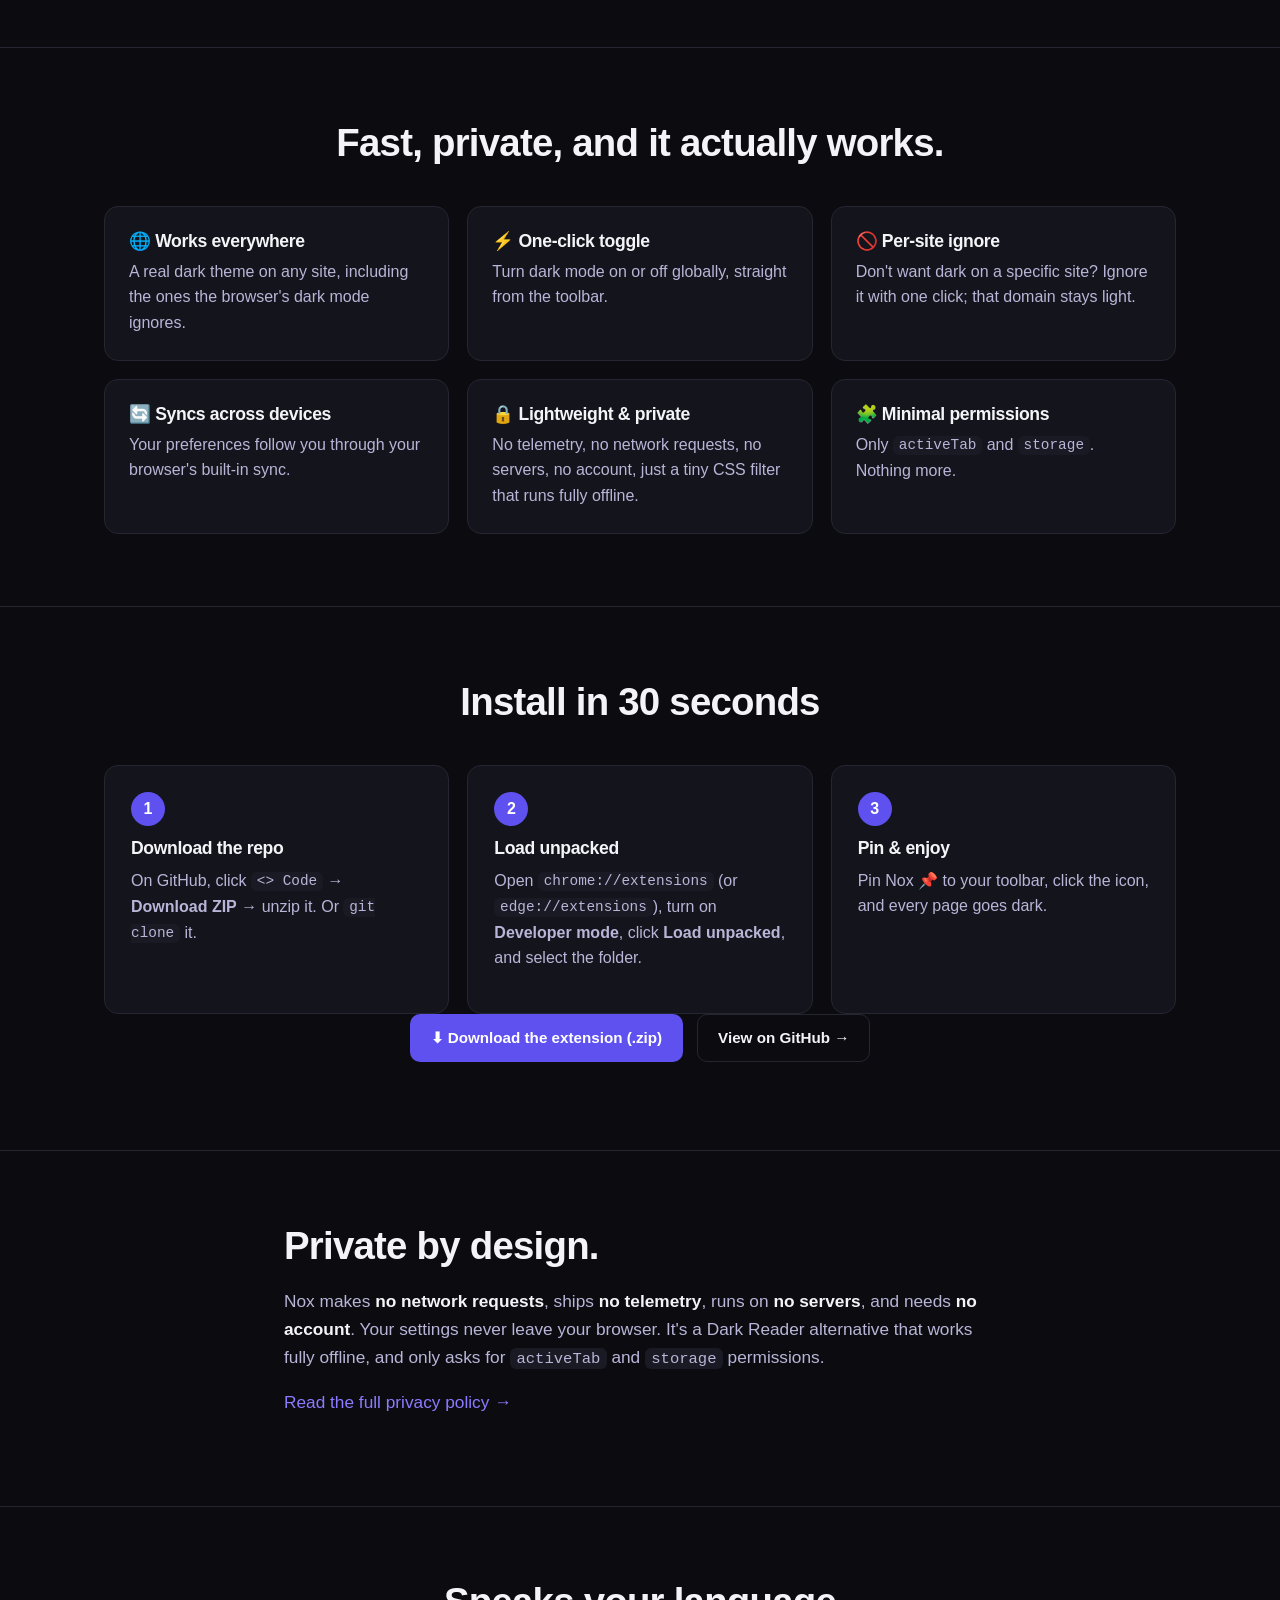
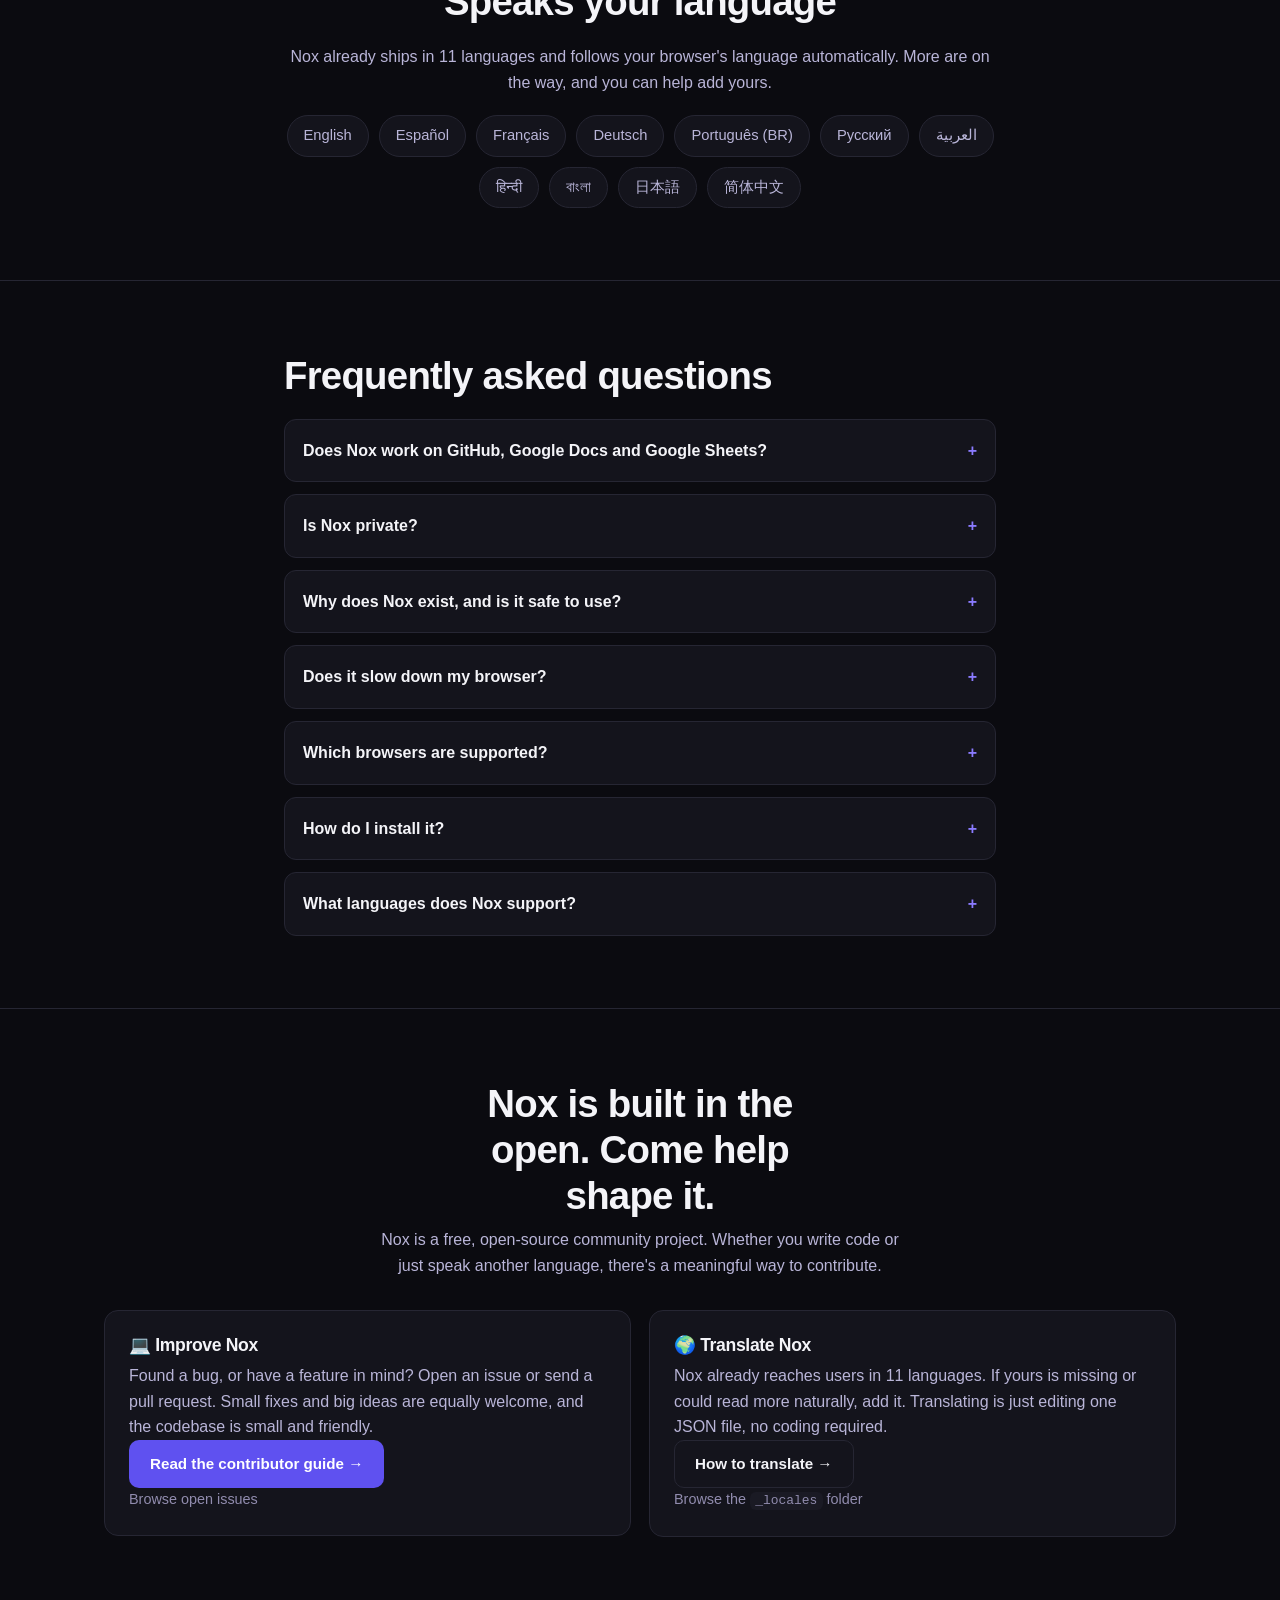
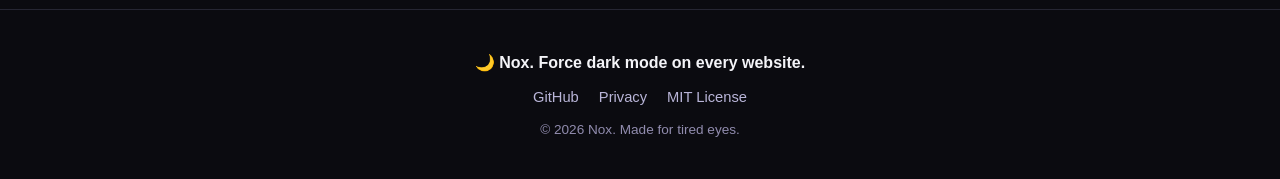
==== commit e5151aeb: "feat(gh-pages): hero open-source badge, GitHub icons, safety FAQ - Remove dev-jargon code snippet fr" ====
--- a/index.html
+++ b/index.html
@@ -51,6 +51,7 @@
     "mainEntity": [
       {"@type":"Question","name":"Does Nox work on GitHub, Google Docs and Google Sheets?","acceptedAnswer":{"@type":"Answer","text":"Yes. Nox applies a real dark theme to any site, including the ones the browser's built-in dark mode ignores: GitHub, Google Docs, Google Sheets and many more."}},
       {"@type":"Question","name":"Is Nox private?","acceptedAnswer":{"@type":"Answer","text":"Completely. Nox makes no network requests, has no telemetry, no servers, and no account. Your settings never leave your browser. It requests only activeTab and storage permissions."}},
+      {"@type":"Question","name":"Why does Nox exist, and is it safe to use?","acceptedAnswer":{"@type":"Answer","text":"Most dark-mode extensions are closed source, and many quietly send your data to external servers. Nox was built to be the opposite: fully open source under the MIT license, running entirely inside your browser with no network access at all. Nothing about you or your browsing ever leaves your device."}},
       {"@type":"Question","name":"Does Nox slow down my browser?","acceptedAnswer":{"@type":"Answer","text":"No. Nox uses a single GPU-composited CSS filter toggled by one class on the page. No per-element loops, no observers, no polling. It runs fully offline."}},
       {"@type":"Question","name":"Which browsers does Nox support?","acceptedAnswer":{"@type":"Answer","text":"Any Chromium-based browser: Chrome, Edge, Brave, Arc, Vivaldi and Opera. Firefox is not yet supported."}},
       {"@type":"Question","name":"How do I install Nox?","acceptedAnswer":{"@type":"Answer","text":"Download the repository, open chrome://extensions, enable Developer mode, click Load unpacked, and select the folder. It takes about 30 seconds."}},
@@ -60,6 +61,7 @@
   </script>
 </head>
 <body>
+  <svg width="0" height="0" style="position:absolute" aria-hidden="true" focusable="false"><symbol id="icon-github" viewBox="0 0 16 16"><path d="M8 0C3.58 0 0 3.58 0 8c0 3.54 2.29 6.53 5.47 7.59.4.07.55-.17.55-.38 0-.19-.01-.82-.01-1.49-2.01.37-2.53-.49-2.69-.94-.09-.23-.48-.94-.82-1.13-.28-.15-.68-.52-.01-.53.63-.01 1.08.58 1.23.82.72 1.21 1.87.87 2.33.66.07-.52.28-.87.51-1.07-1.78-.2-3.64-.89-3.64-3.95 0-.87.31-1.59.82-2.15-.08-.2-.36-1.02.08-2.12 0 0 .67-.21 2.2.82.64-.18 1.32-.27 2-.27.68 0 1.36.09 2 .27 1.53-1.04 2.2-.82 2.2-.82.44 1.1.16 1.92.08 2.12.51.56.82 1.27.82 2.15 0 3.07-1.87 3.75-3.65 3.95.29.25.54.73.54 1.48 0 1.07-.01 1.93-.01 2.2 0 .21.15.46.55.38A8.012 8.012 0 0016 8c0-4.42-3.58-8-8-8z"/></symbol></svg>
   <a class="skip-link" href="#main">Skip to content</a>
 
   <header class="nav" id="top">
@@ -73,7 +75,7 @@
         <a href="#how">How it works</a>
         <a href="#privacy">Privacy</a>
         <a href="#faq">FAQ</a>
-        <a class="btn btn-ghost" href="https://github.com/kjshuvo/nox" target="_blank" rel="noopener">★ Star</a>
+        <a class="btn btn-ghost" href="https://github.com/kjshuvo/nox" target="_blank" rel="noopener"><svg class="icon" aria-hidden="true" focusable="false"><use href="#icon-github"/></svg> Star</a>
         <a class="btn btn-primary" href="#how">Add to browser</a>
       </nav>
     </div>
@@ -84,6 +86,7 @@
     <!-- HERO -->
     <section class="hero">
       <div class="container hero-inner">
+        <a class="hero-badge" href="https://github.com/kjshuvo/nox" target="_blank" rel="noopener"><svg class="icon" aria-hidden="true" focusable="false"><use href="#icon-github"/></svg> Open source · MIT licensed</a>
         <p class="eyebrow">Dark mode that actually works</p>
         <h1>Force dark mode on <span class="accent">every website</span>.</h1>
         <p class="lead">
@@ -93,7 +96,7 @@
         </p>
         <div class="hero-cta">
           <a class="btn btn-primary btn-lg" href="#how">Add to browser, free</a>
-          <a class="btn btn-ghost btn-lg" href="https://github.com/kjshuvo/nox" target="_blank" rel="noopener">★ Star on GitHub</a>
+          <a class="btn btn-ghost btn-lg" href="https://github.com/kjshuvo/nox" target="_blank" rel="noopener"><svg class="icon" aria-hidden="true" focusable="false"><use href="#icon-github"/></svg> Star on GitHub</a>
         </div>
         <ul class="chips">
           <li>Chrome · Edge · Brave</li>
@@ -198,7 +201,6 @@
             <p>Pin Nox 📌 to your toolbar, click the icon, and every page goes dark.</p>
           </li>
         </ol>
-        <div class="code-snippet"><code>$ nox: one class on &lt;html&gt;, GPU-composited, zero overhead</code></div>
         <p class="how-cta">
           <a class="btn btn-primary" href="https://github.com/kjshuvo/nox/archive/refs/heads/main.zip">⬇ Download the extension (.zip)</a>
           <a class="btn btn-ghost" href="https://github.com/kjshuvo/nox" target="_blank" rel="noopener">View on GitHub →</a>
@@ -248,6 +250,7 @@
         <div class="accordion">
           <details><summary>Does Nox work on GitHub, Google Docs and Google Sheets?</summary><p>Yes. Nox applies a real dark theme to any site, including the ones the browser's built-in dark mode ignores.</p></details>
           <details><summary>Is Nox private?</summary><p>Completely. No network requests, no telemetry, no servers, no account. Your settings never leave your browser.</p></details>
+          <details><summary>Why does Nox exist, and is it safe to use?</summary><p>Most dark-mode extensions are closed source, and many quietly send your data to external servers. Nox was built to be the opposite: fully open source under the MIT license, running entirely inside your browser with no network access at all. Nothing about you or your browsing ever leaves your device.</p></details>
           <details><summary>Does it slow down my browser?</summary><p>No. A single GPU-composited CSS filter, toggled by one class. No loops, observers or polling. Fully offline.</p></details>
           <details><summary>Which browsers are supported?</summary><p>Any Chromium browser: Chrome, Edge, Brave, Arc, Vivaldi, Opera. Firefox is not yet supported.</p></details>
           <details><summary>How do I install it?</summary><p>Download the repo, open <code>chrome://extensions</code>, enable Developer mode, click Load unpacked, and select the folder. About 30 seconds.</p></details>
--- a/assets/css/style.css
+++ b/assets/css/style.css
@@ -35,6 +35,7 @@
   padding: 0.1em 0.4em;
   border-radius: 6px;
 }
+.icon { width: 1.1em; height: 1.1em; fill: currentColor; vertical-align: -0.18em; }
 
 .container { width: 100%; max-width: var(--maxw); margin: 0 auto; padding: 0 24px; }
 .narrow { max-width: 760px; }
@@ -117,6 +118,21 @@
   background: radial-gradient(120% 80% at 50% 0%, #1b1730 0%, transparent 60%);
 }
 .hero-inner { display: flex; flex-direction: column; align-items: center; }
+.hero-badge {
+  display: inline-flex;
+  align-items: center;
+  gap: 7px;
+  background: var(--bg-elev);
+  border: 1px solid var(--border);
+  color: var(--text-dim);
+  font-size: 0.82rem;
+  font-weight: 600;
+  padding: 6px 14px;
+  border-radius: 999px;
+  margin-bottom: 18px;
+  transition: border-color 0.15s, color 0.15s;
+}
+.hero-badge:hover { border-color: var(--accent); color: var(--text); text-decoration: none; }
 .hero h1 { max-width: 14ch; }
 .hero .lead { max-width: 60ch; font-size: 1.12rem; }
 .hero .lead strong { color: var(--text); }
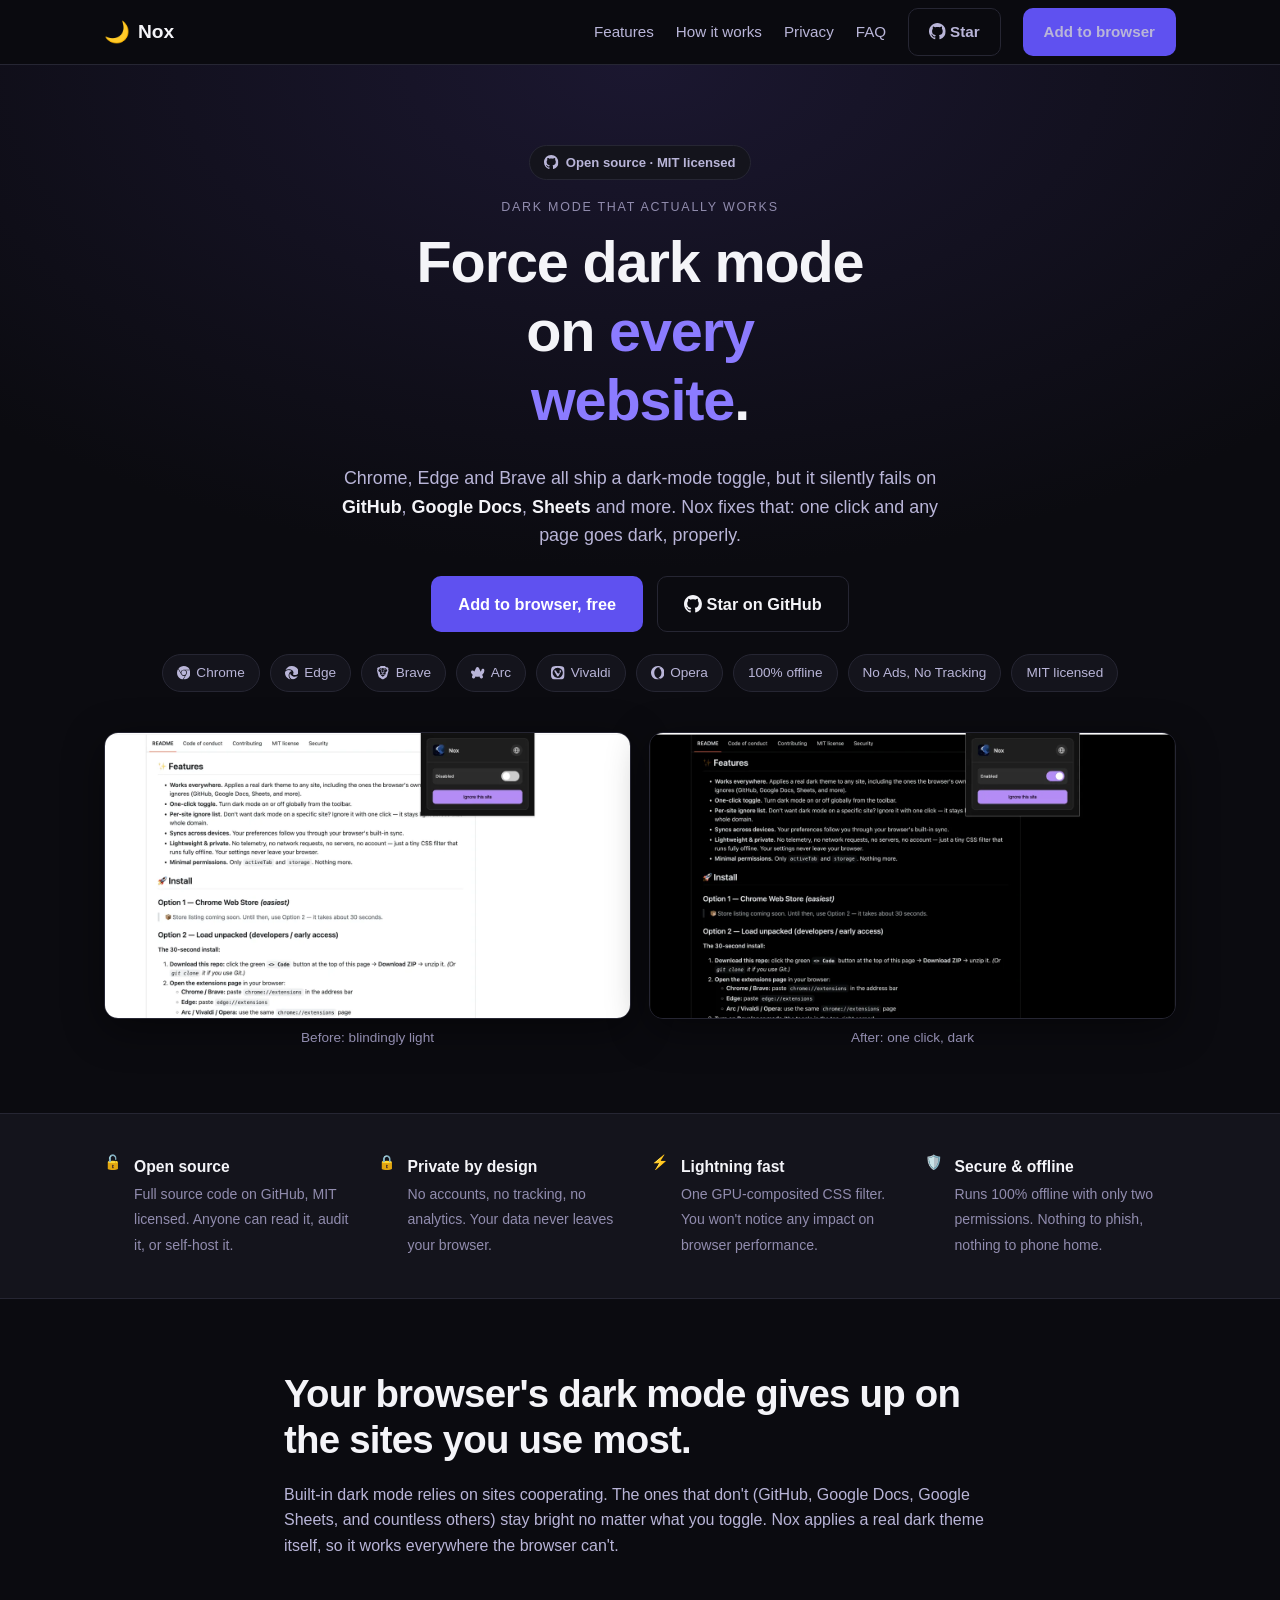
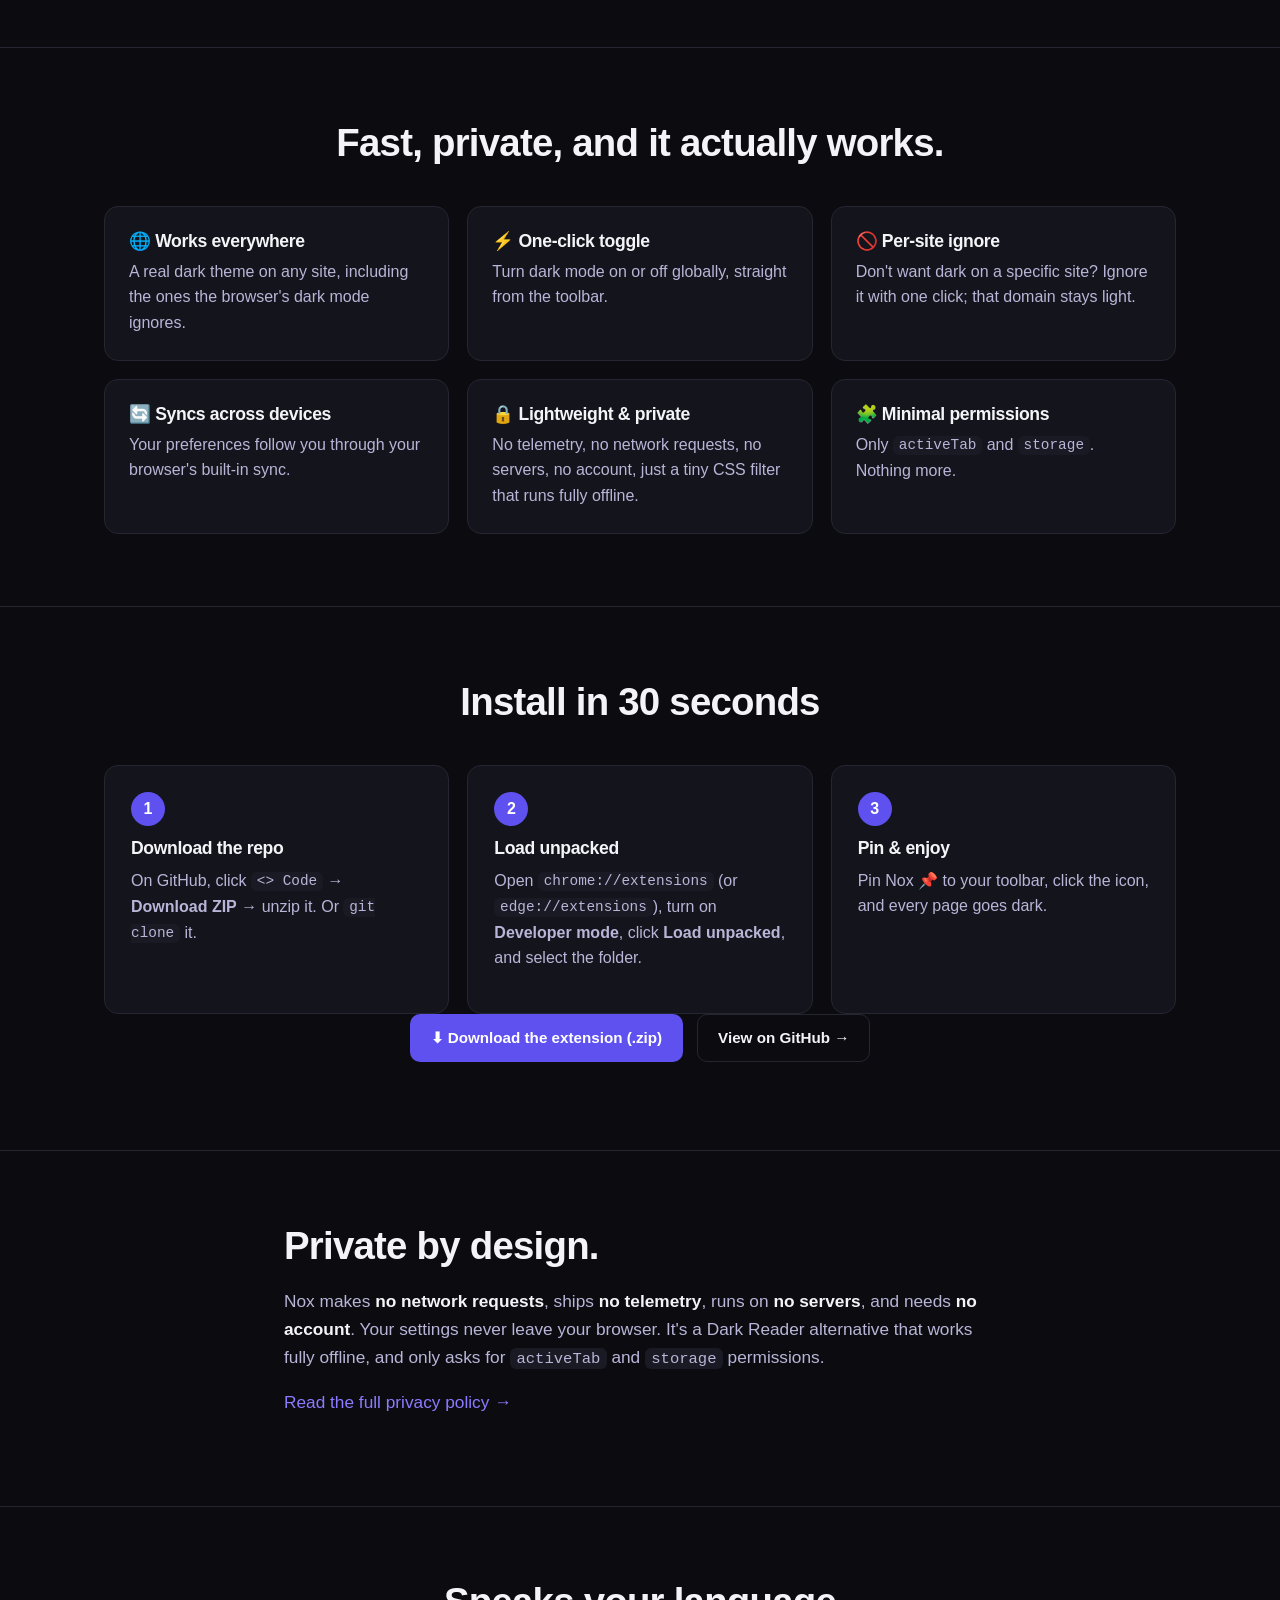
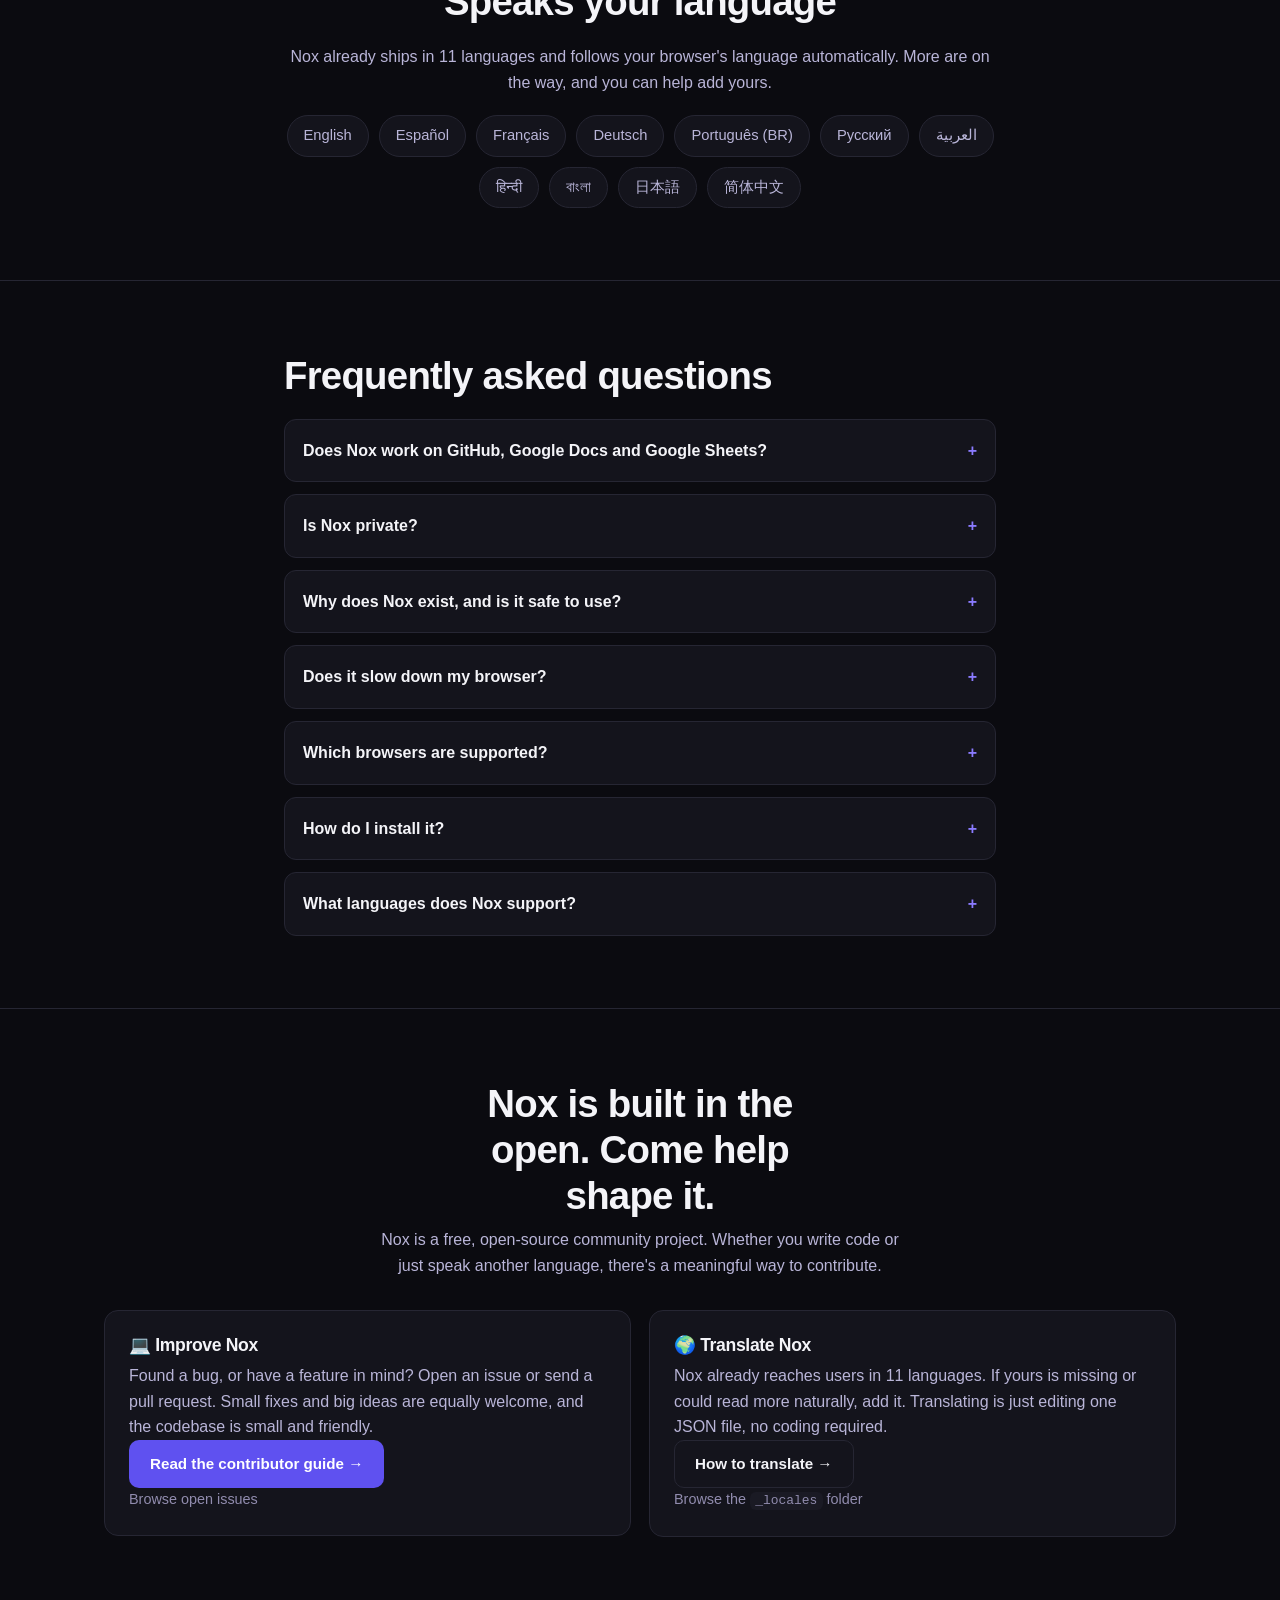
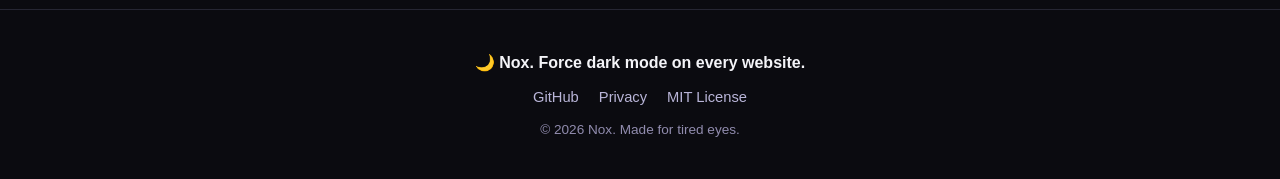
==== commit 651778a2: "feat(gh-pages): full browser list with icons + clearer privacy chip - Hero chips now show all 6 supp" ====
--- a/index.html
+++ b/index.html
@@ -61,7 +61,7 @@
   </script>
 </head>
 <body>
-  <svg width="0" height="0" style="position:absolute" aria-hidden="true" focusable="false"><symbol id="icon-github" viewBox="0 0 16 16"><path d="M8 0C3.58 0 0 3.58 0 8c0 3.54 2.29 6.53 5.47 7.59.4.07.55-.17.55-.38 0-.19-.01-.82-.01-1.49-2.01.37-2.53-.49-2.69-.94-.09-.23-.48-.94-.82-1.13-.28-.15-.68-.52-.01-.53.63-.01 1.08.58 1.23.82.72 1.21 1.87.87 2.33.66.07-.52.28-.87.51-1.07-1.78-.2-3.64-.89-3.64-3.95 0-.87.31-1.59.82-2.15-.08-.2-.36-1.02.08-2.12 0 0 .67-.21 2.2.82.64-.18 1.32-.27 2-.27.68 0 1.36.09 2 .27 1.53-1.04 2.2-.82 2.2-.82.44 1.1.16 1.92.08 2.12.51.56.82 1.27.82 2.15 0 3.07-1.87 3.75-3.65 3.95.29.25.54.73.54 1.48 0 1.07-.01 1.93-.01 2.2 0 .21.15.46.55.38A8.012 8.012 0 0016 8c0-4.42-3.58-8-8-8z"/></symbol></svg>
+  <svg width="0" height="0" style="position:absolute" aria-hidden="true" focusable="false"><symbol id="icon-github" viewBox="0 0 16 16"><path d="M8 0C3.58 0 0 3.58 0 8c0 3.54 2.29 6.53 5.47 7.59.4.07.55-.17.55-.38 0-.19-.01-.82-.01-1.49-2.01.37-2.53-.49-2.69-.94-.09-.23-.48-.94-.82-1.13-.28-.15-.68-.52-.01-.53.63-.01 1.08.58 1.23.82.72 1.21 1.87.87 2.33.66.07-.52.28-.87.51-1.07-1.78-.2-3.64-.89-3.64-3.95 0-.87.31-1.59.82-2.15-.08-.2-.36-1.02.08-2.12 0 0 .67-.21 2.2.82.64-.18 1.32-.27 2-.27.68 0 1.36.09 2 .27 1.53-1.04 2.2-.82 2.2-.82.44 1.1.16 1.92.08 2.12.51.56.82 1.27.82 2.15 0 3.07-1.87 3.75-3.65 3.95.29.25.54.73.54 1.48 0 1.07-.01 1.93-.01 2.2 0 .21.15.46.55.38A8.012 8.012 0 0016 8c0-4.42-3.58-8-8-8z"/></symbol><symbol id="icon-chrome" viewBox="0 0 24 24"><path d="M12 0C8.21 0 4.831 1.757 2.632 4.501l3.953 6.848A5.454 5.454 0 0 1 12 6.545h10.691A12 12 0 0 0 12 0zM1.931 5.47A11.943 11.943 0 0 0 0 12c0 6.012 4.42 10.991 10.189 11.864l3.953-6.847a5.45 5.45 0 0 1-6.865-2.29zm13.342 2.166a5.446 5.446 0 0 1 1.45 7.09l.002.001h-.002l-5.344 9.257c.206.01.413.016.621.016 6.627 0 12-5.373 12-12 0-1.54-.29-3.011-.818-4.364zM12 16.364a4.364 4.364 0 1 1 0-8.728 4.364 4.364 0 0 1 0 8.728Z"/></symbol><symbol id="icon-edge" viewBox="0 0 24 24"><path d="M21.86 17.86q.14 0 .25.12.1.13.1.25t-.11.33l-.32.46-.43.53-.44.5q-.21.25-.38.42l-.22.23q-.58.53-1.34 1.04-.76.51-1.6.91-.86.4-1.74.64t-1.67.24q-.9 0-1.69-.28-.8-.28-1.48-.78-.68-.5-1.22-1.17-.53-.66-.92-1.44-.38-.77-.58-1.6-.2-.83-.2-1.67 0-1 .32-1.96.33-.97.87-1.8.14.95.55 1.77.41.82 1.02 1.5.6.68 1.38 1.21.78.54 1.64.9.86.36 1.77.56.92.2 1.8.2 1.12 0 2.18-.24 1.06-.23 2.06-.72l.2-.1.2-.05zm-15.5-1.27q0 1.1.27 2.15.27 1.06.78 2.03.51.96 1.24 1.77.74.82 1.66 1.4-1.47-.2-2.8-.74-1.33-.55-2.48-1.37-1.15-.83-2.08-1.9-.92-1.07-1.58-2.33T.36 14.94Q0 13.54 0 12.06q0-.81.32-1.49.31-.68.83-1.23.53-.55 1.2-.96.66-.4 1.35-.66.74-.27 1.5-.39.78-.12 1.55-.12.7 0 1.42.1.72.12 1.4.35.68.23 1.32.57.63.35 1.16.83-.35 0-.7.07-.33.07-.65.23v-.02q-.63.28-1.2.74-.57.46-1.05 1.04-.48.58-.87 1.26-.38.67-.65 1.39-.27.71-.42 1.44-.15.72-.15 1.38zM11.96.06q1.7 0 3.33.39 1.63.38 3.07 1.15 1.43.77 2.62 1.93 1.18 1.16 1.98 2.7.49.94.76 1.96.28 1 .28 2.08 0 .89-.23 1.7-.24.8-.69 1.48-.45.68-1.1 1.22-.64.53-1.45.88-.54.24-1.11.36-.58.13-1.16.13-.42 0-.97-.03-.54-.03-1.1-.12-.55-.1-1.05-.28-.5-.19-.84-.5-.12-.09-.23-.24-.1-.16-.1-.33 0-.15.16-.35.16-.2.35-.5.2-.28.36-.68.16-.4.16-.95 0-1.06-.4-1.96-.4-.91-1.06-1.64-.66-.74-1.52-1.28-.86-.55-1.79-.89-.84-.3-1.72-.44-.87-.14-1.76-.14-1.55 0-3.06.45T.94 7.55q.71-1.74 1.81-3.13 1.1-1.38 2.52-2.35Q6.68 1.1 8.37.58q1.7-.52 3.58-.52Z"/></symbol><symbol id="icon-brave" viewBox="0 0 24 24"><path d="M15.68 0l2.096 2.38s1.84-.512 2.709.358c.868.87 1.584 1.638 1.584 1.638l-.562 1.381.715 2.047s-2.104 7.98-2.35 8.955c-.486 1.919-.818 2.66-2.198 3.633-1.38.972-3.884 2.66-4.293 2.916-.409.256-.92.692-1.38.692-.46 0-.97-.436-1.38-.692a185.796 185.796 0 01-4.293-2.916c-1.38-.973-1.712-1.714-2.197-3.633-.247-.975-2.351-8.955-2.351-8.955l.715-2.047-.562-1.381s.716-.768 1.585-1.638c.868-.87 2.708-.358 2.708-.358L8.321 0h7.36zm-3.679 14.936c-.14 0-1.038.317-1.758.69-.72.373-1.242.637-1.409.742-.167.104-.065.301.087.409.152.107 2.194 1.69 2.393 1.866.198.175.489.464.687.464.198 0 .49-.29.688-.464.198-.175 2.24-1.759 2.392-1.866.152-.108.254-.305.087-.41-.167-.104-.689-.368-1.41-.741-.72-.373-1.617-.69-1.757-.69zm0-11.278s-.409.001-1.022.206-1.278.46-1.584.46c-.307 0-2.581-.434-2.581-.434S4.119 7.152 4.119 7.849c0 .697.339.881.68 1.243l2.02 2.149c.192.203.59.511.356 1.066-.235.555-.58 1.26-.196 1.977.384.716 1.042 1.194 1.464 1.115.421-.08 1.412-.598 1.776-.834.364-.237 1.518-1.19 1.518-1.554 0-.365-1.193-1.02-1.413-1.168-.22-.15-1.226-.725-1.247-.95-.02-.227-.012-.293.284-.851.297-.559.831-1.304.742-1.8-.089-.495-.95-.753-1.565-.986-.615-.232-1.799-.671-1.947-.74-.148-.068-.11-.133.339-.175.448-.043 1.719-.212 2.292-.052.573.16 1.552.403 1.632.532.079.13.149.134.067.579-.081.445-.5 2.581-.541 2.96-.04.38-.12.63.288.724.409.094 1.097.256 1.333.256s.924-.162 1.333-.256c.408-.093.329-.344.288-.723-.04-.38-.46-2.516-.541-2.961-.082-.445-.012-.45.067-.579.08-.129 1.059-.372 1.632-.532.573-.16 1.845.009 2.292.052.449.042.487.107.339.175-.148.069-1.332.508-1.947.74-.615.233-1.476.49-1.565.986-.09.496.445 1.241.742 1.8.297.558.304.624.284.85-.02.226-1.026.802-1.247.95-.22.15-1.413.804-1.413 1.169 0 .364 1.154 1.317 1.518 1.554.364.236 1.355.755 1.776.834.422.079 1.08-.4 1.464-1.115.384-.716.039-1.422-.195-1.977-.235-.555.163-.863.355-1.066l2.02-2.149c.341-.362.68-.546.68-1.243 0-.697-2.695-3.96-2.695-3.96s-2.274.436-2.58.436c-.307 0-.972-.256-1.585-.461-.613-.205-1.022-.206-1.022-.206z"/></symbol><symbol id="icon-arc" viewBox="0 0 24 24"><path d="M23.9371 8.5089c.1471-.7147.0367-1.4661-.3364-2.0967-.4203-.7094-1.1035-1.1876-1.9075-1.3506a2.9178 2.9178 0 0 0-.5623-.0578h-.0105c-1.3768 0-2.5329.988-2.8061 2.3385-.1629.7935-.4782 1.5607-.9196 2.2701a.263.263 0 0 1-.2363.1205.2627.2627 0 0 1-.2209-.1468l-2.8587-5.9906c-.3626-.762-1.0142-1.361-1.8235-1.5975-1.3873-.4099-2.8166.2838-3.4052 1.524L5.897 9.7333c-.0788.1629-.31.1576-.3784-.0053v-.0052a2.8597 2.8597 0 0 0-2.6642-1.7972c-.3784 0-.7515.0736-1.1088.2207-1.4714.6148-2.1283 2.349-1.5187 3.8203.557 1.3295 1.4714 2.5855 2.659 3.668.084.0788.1103.1997.063.3048l-.9563 2.0074c-.6727 1.4188-.1314 3.1477 1.2664 3.8571.4099.2049.846.31 1.298.31 1.1035 0 2.123-.6411 2.5959-1.6395l.825-1.7289a.254.254 0 0 1 .3048-.1366c1.0037.2732 2.0127.4204 3.0058.4204 1.1193 0 2.2229-.1682 3.2896-.4782a.2626.2626 0 0 1 .3101.1366l.8145 1.7131c.4834 1.0195 1.4924 1.7131 2.6169 1.7184.4572 0 .8986-.0999 1.3138-.3101 1.403-.7094 1.939-2.4435 1.2664-3.8676L19.875 15.787c-.0473-.1051-.0263-.226.0578-.3048 1.9864-1.8497 3.4525-4.2723 4.0043-6.9733Z"/></symbol><symbol id="icon-vivaldi" viewBox="0 0 24 24"><path d="M12 0C6.75 0 3.817 0 1.912 1.904.007 3.81 0 6.75 0 12s0 8.175 1.912 10.08C3.825 23.985 6.75 24 12 24c5.25 0 8.183 0 10.088-1.904C23.993 20.19 24 17.25 24 12s0-8.175-1.912-10.08C20.175.015 17.25 0 12 0zm-.168 3a9 9 0 016.49 2.648 9 9 0 010 12.704A9 9 0 1111.832 3zM7.568 7.496a1.433 1.433 0 00-.142.004A1.5 1.5 0 006.21 9.75l1.701 3c.93 1.582 1.839 3.202 2.791 4.822a1.417 1.417 0 001.41.75 1.5 1.5 0 001.223-.81l4.447-7.762A1.56 1.56 0 0018 8.768a1.5 1.5 0 10-2.828.914 2.513 2.513 0 01.256 1.119v.246a2.393 2.393 0 01-2.52 2.13 2.348 2.348 0 01-1.965-1.214c-.307-.51-.6-1.035-.9-1.553-.42-.72-.826-1.41-1.246-2.16a1.433 1.433 0 00-1.229-.754Z"/></symbol><symbol id="icon-opera" viewBox="0 0 24 24"><path d="M8.051 5.238c-1.328 1.566-2.186 3.883-2.246 6.48v.564c.061 2.598.918 4.912 2.246 6.479 1.721 2.236 4.279 3.654 7.139 3.654 1.756 0 3.4-.537 4.807-1.471C17.879 22.846 15.074 24 12 24c-.192 0-.383-.004-.57-.014C5.064 23.689 0 18.436 0 12 0 5.371 5.373 0 12 0h.045c3.055.012 5.84 1.166 7.953 3.055-1.408-.93-3.051-1.471-4.81-1.471-2.858 0-5.417 1.42-7.14 3.654h.003zM24 12c0 3.556-1.545 6.748-4.002 8.945-3.078 1.5-5.946.451-6.896-.205 3.023-.664 5.307-4.32 5.307-8.74 0-4.422-2.283-8.075-5.307-8.74.949-.654 3.818-1.703 6.896-.205C22.455 5.25 24 8.445 24 12z"/></symbol></svg>
   <a class="skip-link" href="#main">Skip to content</a>
 
   <header class="nav" id="top">
@@ -99,9 +99,14 @@
           <a class="btn btn-ghost btn-lg" href="https://github.com/kjshuvo/nox" target="_blank" rel="noopener"><svg class="icon" aria-hidden="true" focusable="false"><use href="#icon-github"/></svg> Star on GitHub</a>
         </div>
         <ul class="chips">
-          <li>Chrome · Edge · Brave</li>
+          <li><svg class="icon" aria-hidden="true" focusable="false"><use href="#icon-chrome"/></svg> Chrome</li>
+          <li><svg class="icon" aria-hidden="true" focusable="false"><use href="#icon-edge"/></svg> Edge</li>
+          <li><svg class="icon" aria-hidden="true" focusable="false"><use href="#icon-brave"/></svg> Brave</li>
+          <li><svg class="icon" aria-hidden="true" focusable="false"><use href="#icon-arc"/></svg> Arc</li>
+          <li><svg class="icon" aria-hidden="true" focusable="false"><use href="#icon-vivaldi"/></svg> Vivaldi</li>
+          <li><svg class="icon" aria-hidden="true" focusable="false"><use href="#icon-opera"/></svg> Opera</li>
           <li>100% offline</li>
-          <li>No telemetry</li>
+          <li>No Ads, No Tracking</li>
           <li>MIT licensed</li>
         </ul>
         <div class="shots">
--- a/assets/css/style.css
+++ b/assets/css/style.css
@@ -147,6 +147,9 @@
   margin: 0 0 40px;
 }
 .chips li {
+  display: inline-flex;
+  align-items: center;
+  gap: 6px;
   background: var(--bg-elev);
   border: 1px solid var(--border);
   border-radius: 999px;
@@ -154,6 +157,7 @@
   font-size: 0.85rem;
   color: var(--text-dim);
 }
+.chips li .icon { width: 1em; height: 1em; }
 .shots { display: grid; grid-template-columns: 1fr 1fr; gap: 18px; width: 100%; }
 .shots figure { margin: 0; }
 .shots img { border-radius: var(--radius); border: 1px solid var(--border); box-shadow: var(--shadow); }
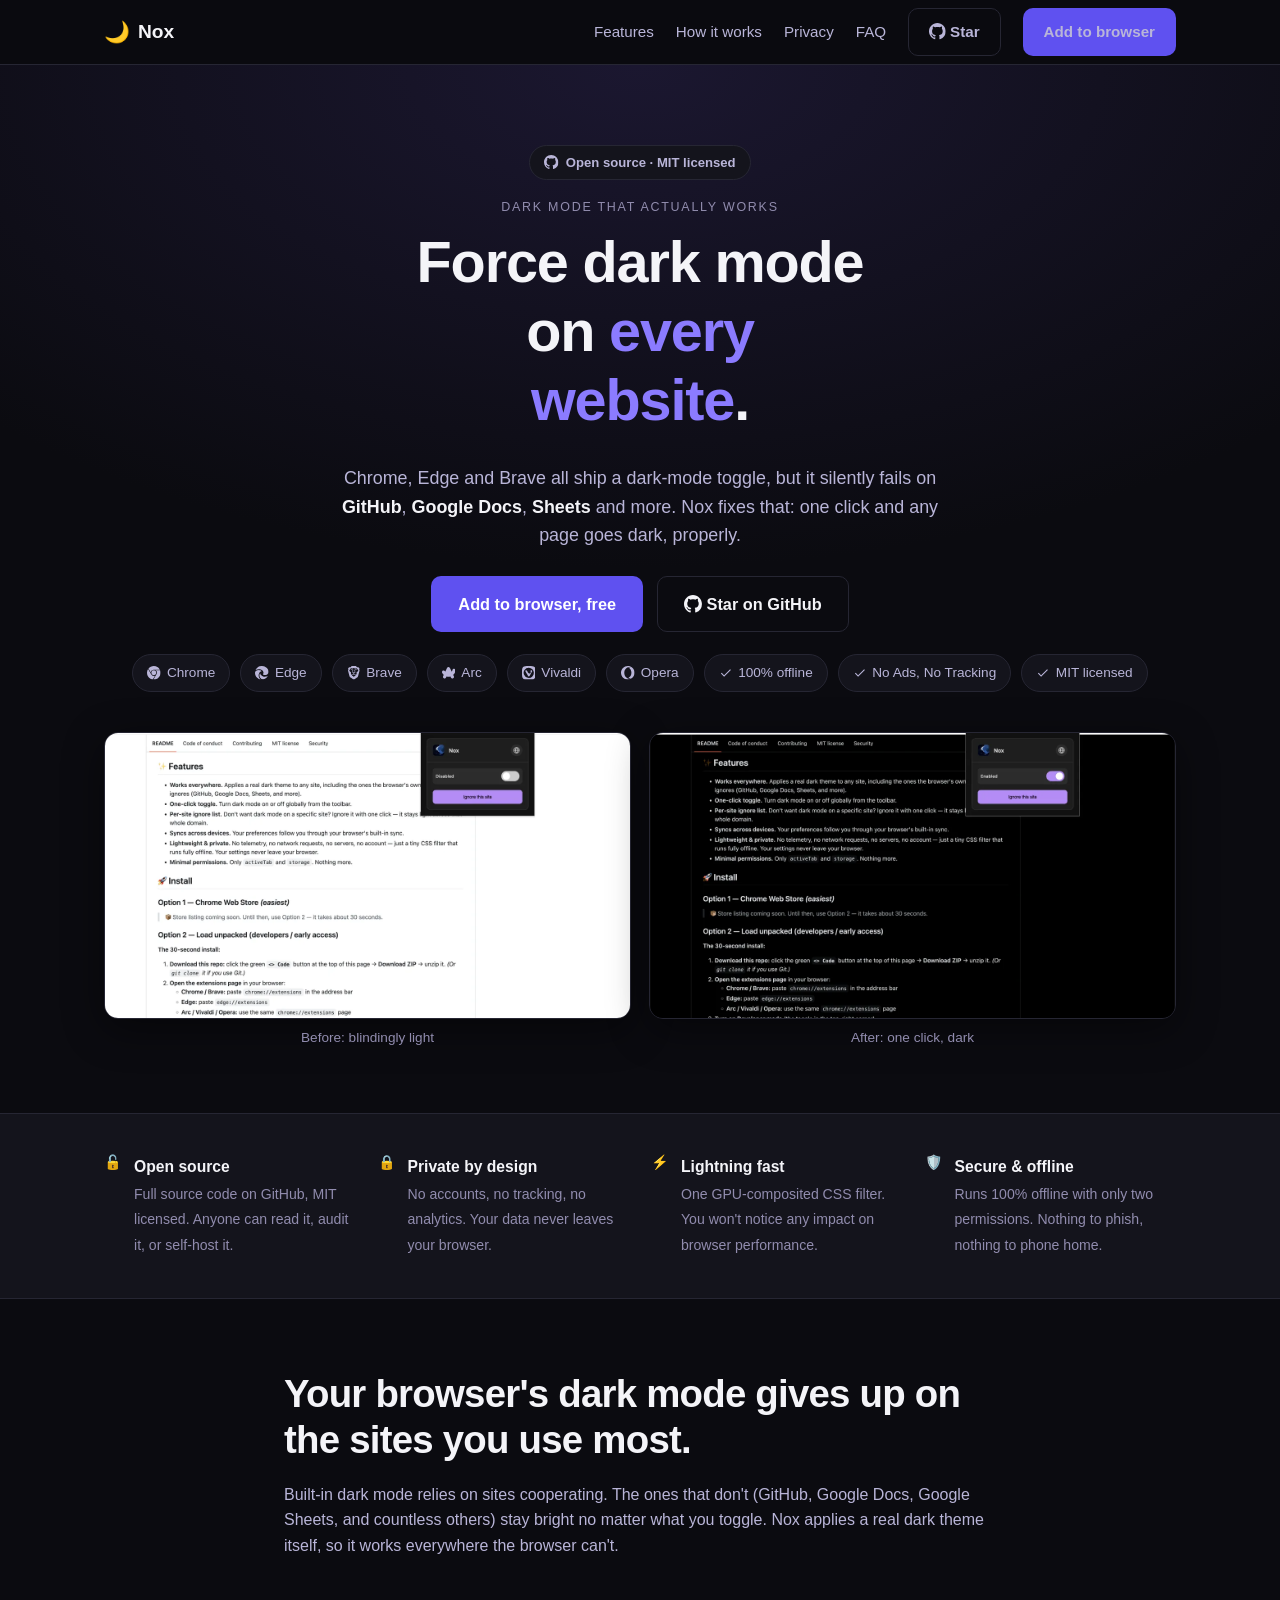
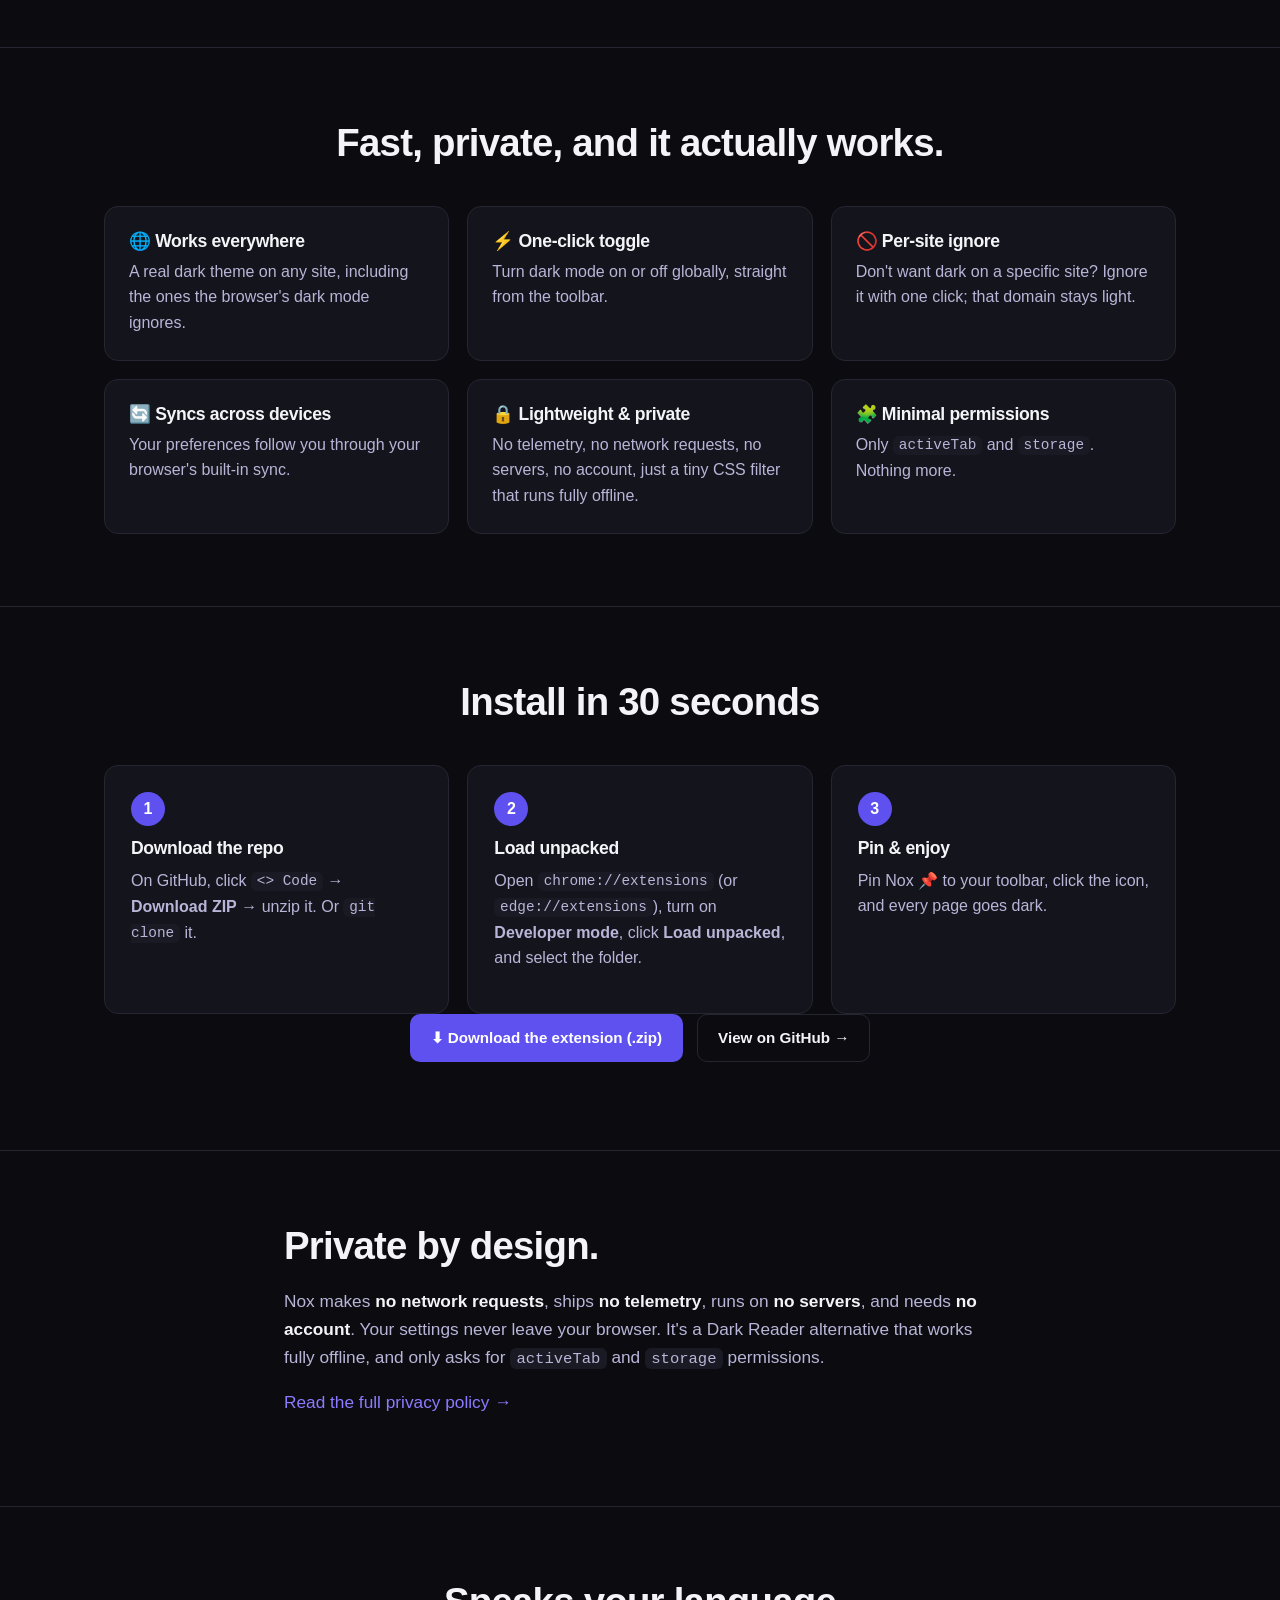
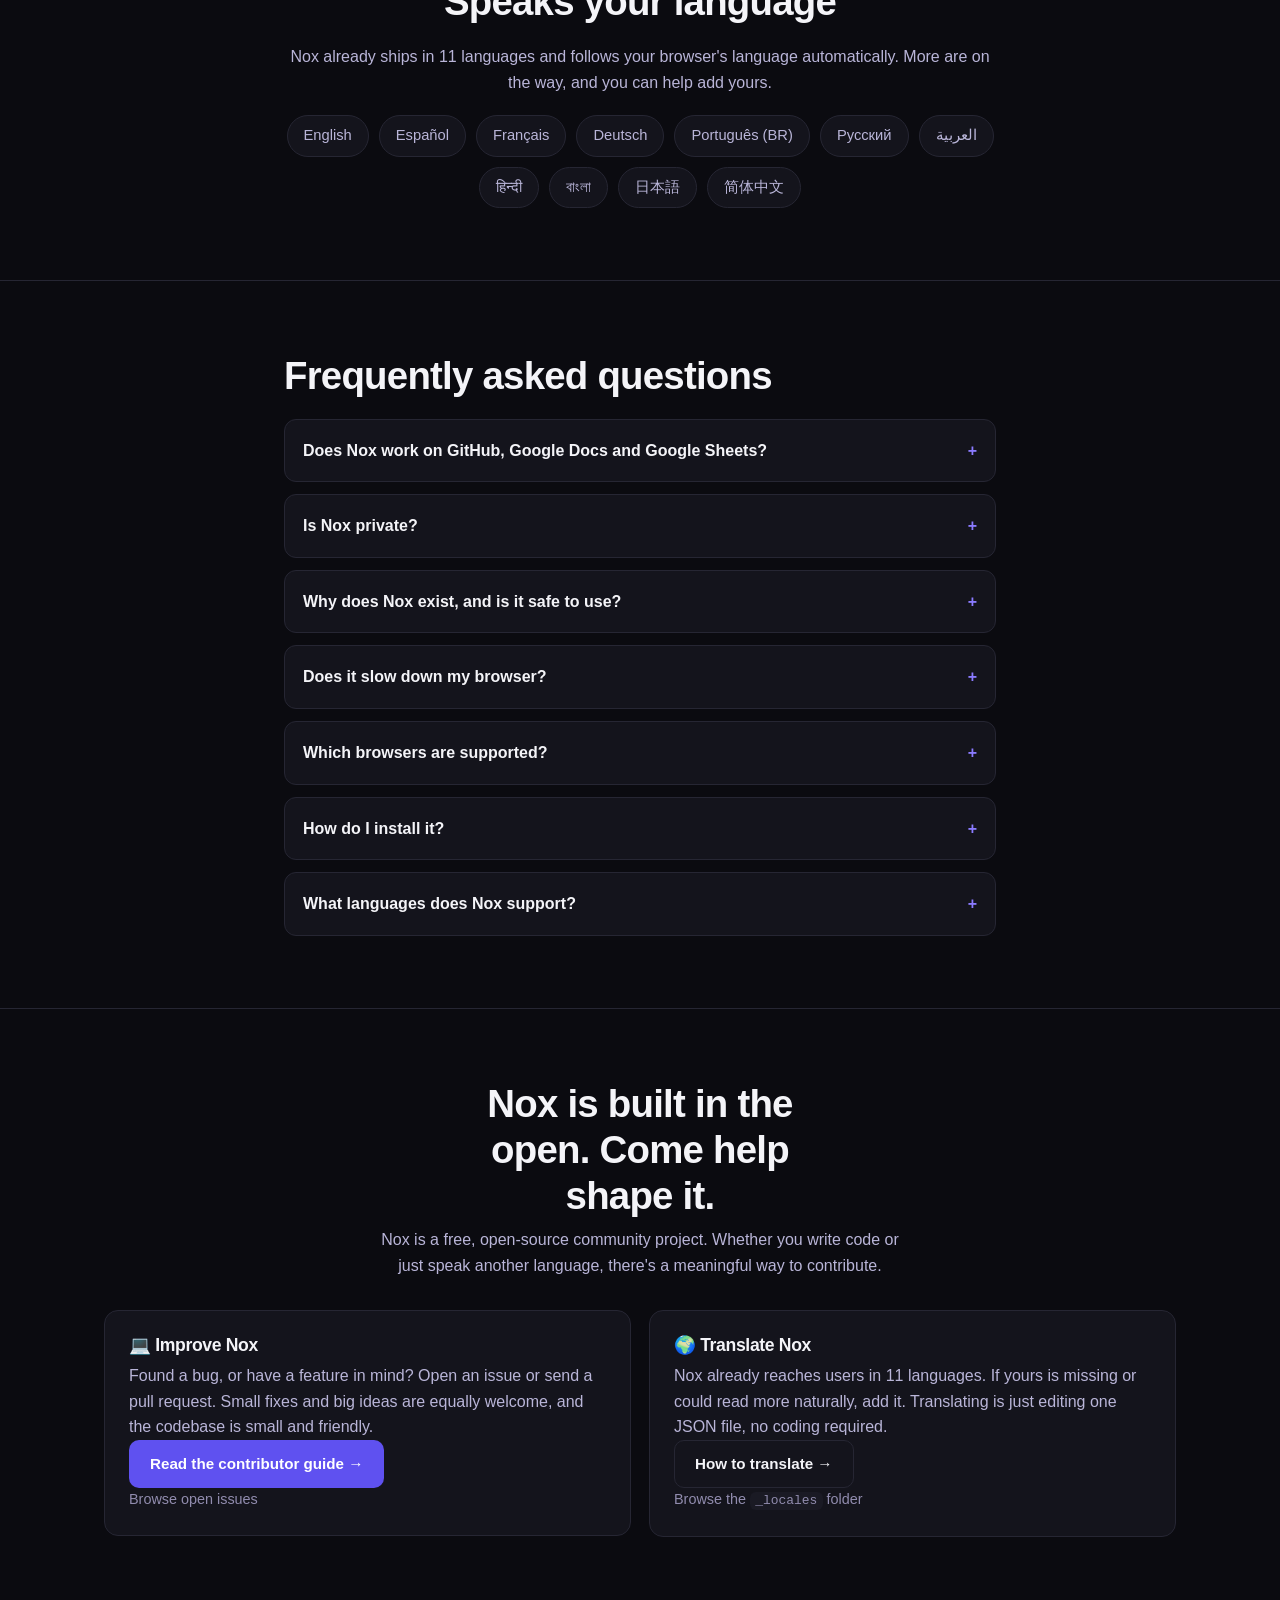
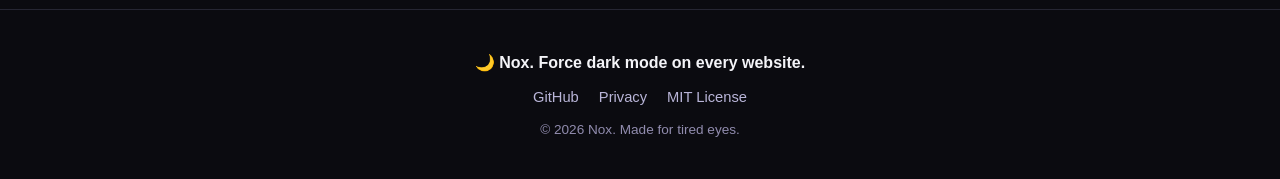
==== commit 60e54683: "ui(gh-pages): consistent hero chips, focus styles, remove dead CSS - Add leading check icon to the 3" ====
--- a/index.html
+++ b/index.html
@@ -61,7 +61,7 @@
   </script>
 </head>
 <body>
-  <svg width="0" height="0" style="position:absolute" aria-hidden="true" focusable="false"><symbol id="icon-github" viewBox="0 0 16 16"><path d="M8 0C3.58 0 0 3.58 0 8c0 3.54 2.29 6.53 5.47 7.59.4.07.55-.17.55-.38 0-.19-.01-.82-.01-1.49-2.01.37-2.53-.49-2.69-.94-.09-.23-.48-.94-.82-1.13-.28-.15-.68-.52-.01-.53.63-.01 1.08.58 1.23.82.72 1.21 1.87.87 2.33.66.07-.52.28-.87.51-1.07-1.78-.2-3.64-.89-3.64-3.95 0-.87.31-1.59.82-2.15-.08-.2-.36-1.02.08-2.12 0 0 .67-.21 2.2.82.64-.18 1.32-.27 2-.27.68 0 1.36.09 2 .27 1.53-1.04 2.2-.82 2.2-.82.44 1.1.16 1.92.08 2.12.51.56.82 1.27.82 2.15 0 3.07-1.87 3.75-3.65 3.95.29.25.54.73.54 1.48 0 1.07-.01 1.93-.01 2.2 0 .21.15.46.55.38A8.012 8.012 0 0016 8c0-4.42-3.58-8-8-8z"/></symbol><symbol id="icon-chrome" viewBox="0 0 24 24"><path d="M12 0C8.21 0 4.831 1.757 2.632 4.501l3.953 6.848A5.454 5.454 0 0 1 12 6.545h10.691A12 12 0 0 0 12 0zM1.931 5.47A11.943 11.943 0 0 0 0 12c0 6.012 4.42 10.991 10.189 11.864l3.953-6.847a5.45 5.45 0 0 1-6.865-2.29zm13.342 2.166a5.446 5.446 0 0 1 1.45 7.09l.002.001h-.002l-5.344 9.257c.206.01.413.016.621.016 6.627 0 12-5.373 12-12 0-1.54-.29-3.011-.818-4.364zM12 16.364a4.364 4.364 0 1 1 0-8.728 4.364 4.364 0 0 1 0 8.728Z"/></symbol><symbol id="icon-edge" viewBox="0 0 24 24"><path d="M21.86 17.86q.14 0 .25.12.1.13.1.25t-.11.33l-.32.46-.43.53-.44.5q-.21.25-.38.42l-.22.23q-.58.53-1.34 1.04-.76.51-1.6.91-.86.4-1.74.64t-1.67.24q-.9 0-1.69-.28-.8-.28-1.48-.78-.68-.5-1.22-1.17-.53-.66-.92-1.44-.38-.77-.58-1.6-.2-.83-.2-1.67 0-1 .32-1.96.33-.97.87-1.8.14.95.55 1.77.41.82 1.02 1.5.6.68 1.38 1.21.78.54 1.64.9.86.36 1.77.56.92.2 1.8.2 1.12 0 2.18-.24 1.06-.23 2.06-.72l.2-.1.2-.05zm-15.5-1.27q0 1.1.27 2.15.27 1.06.78 2.03.51.96 1.24 1.77.74.82 1.66 1.4-1.47-.2-2.8-.74-1.33-.55-2.48-1.37-1.15-.83-2.08-1.9-.92-1.07-1.58-2.33T.36 14.94Q0 13.54 0 12.06q0-.81.32-1.49.31-.68.83-1.23.53-.55 1.2-.96.66-.4 1.35-.66.74-.27 1.5-.39.78-.12 1.55-.12.7 0 1.42.1.72.12 1.4.35.68.23 1.32.57.63.35 1.16.83-.35 0-.7.07-.33.07-.65.23v-.02q-.63.28-1.2.74-.57.46-1.05 1.04-.48.58-.87 1.26-.38.67-.65 1.39-.27.71-.42 1.44-.15.72-.15 1.38zM11.96.06q1.7 0 3.33.39 1.63.38 3.07 1.15 1.43.77 2.62 1.93 1.18 1.16 1.98 2.7.49.94.76 1.96.28 1 .28 2.08 0 .89-.23 1.7-.24.8-.69 1.48-.45.68-1.1 1.22-.64.53-1.45.88-.54.24-1.11.36-.58.13-1.16.13-.42 0-.97-.03-.54-.03-1.1-.12-.55-.1-1.05-.28-.5-.19-.84-.5-.12-.09-.23-.24-.1-.16-.1-.33 0-.15.16-.35.16-.2.35-.5.2-.28.36-.68.16-.4.16-.95 0-1.06-.4-1.96-.4-.91-1.06-1.64-.66-.74-1.52-1.28-.86-.55-1.79-.89-.84-.3-1.72-.44-.87-.14-1.76-.14-1.55 0-3.06.45T.94 7.55q.71-1.74 1.81-3.13 1.1-1.38 2.52-2.35Q6.68 1.1 8.37.58q1.7-.52 3.58-.52Z"/></symbol><symbol id="icon-brave" viewBox="0 0 24 24"><path d="M15.68 0l2.096 2.38s1.84-.512 2.709.358c.868.87 1.584 1.638 1.584 1.638l-.562 1.381.715 2.047s-2.104 7.98-2.35 8.955c-.486 1.919-.818 2.66-2.198 3.633-1.38.972-3.884 2.66-4.293 2.916-.409.256-.92.692-1.38.692-.46 0-.97-.436-1.38-.692a185.796 185.796 0 01-4.293-2.916c-1.38-.973-1.712-1.714-2.197-3.633-.247-.975-2.351-8.955-2.351-8.955l.715-2.047-.562-1.381s.716-.768 1.585-1.638c.868-.87 2.708-.358 2.708-.358L8.321 0h7.36zm-3.679 14.936c-.14 0-1.038.317-1.758.69-.72.373-1.242.637-1.409.742-.167.104-.065.301.087.409.152.107 2.194 1.69 2.393 1.866.198.175.489.464.687.464.198 0 .49-.29.688-.464.198-.175 2.24-1.759 2.392-1.866.152-.108.254-.305.087-.41-.167-.104-.689-.368-1.41-.741-.72-.373-1.617-.69-1.757-.69zm0-11.278s-.409.001-1.022.206-1.278.46-1.584.46c-.307 0-2.581-.434-2.581-.434S4.119 7.152 4.119 7.849c0 .697.339.881.68 1.243l2.02 2.149c.192.203.59.511.356 1.066-.235.555-.58 1.26-.196 1.977.384.716 1.042 1.194 1.464 1.115.421-.08 1.412-.598 1.776-.834.364-.237 1.518-1.19 1.518-1.554 0-.365-1.193-1.02-1.413-1.168-.22-.15-1.226-.725-1.247-.95-.02-.227-.012-.293.284-.851.297-.559.831-1.304.742-1.8-.089-.495-.95-.753-1.565-.986-.615-.232-1.799-.671-1.947-.74-.148-.068-.11-.133.339-.175.448-.043 1.719-.212 2.292-.052.573.16 1.552.403 1.632.532.079.13.149.134.067.579-.081.445-.5 2.581-.541 2.96-.04.38-.12.63.288.724.409.094 1.097.256 1.333.256s.924-.162 1.333-.256c.408-.093.329-.344.288-.723-.04-.38-.46-2.516-.541-2.961-.082-.445-.012-.45.067-.579.08-.129 1.059-.372 1.632-.532.573-.16 1.845.009 2.292.052.449.042.487.107.339.175-.148.069-1.332.508-1.947.74-.615.233-1.476.49-1.565.986-.09.496.445 1.241.742 1.8.297.558.304.624.284.85-.02.226-1.026.802-1.247.95-.22.15-1.413.804-1.413 1.169 0 .364 1.154 1.317 1.518 1.554.364.236 1.355.755 1.776.834.422.079 1.08-.4 1.464-1.115.384-.716.039-1.422-.195-1.977-.235-.555.163-.863.355-1.066l2.02-2.149c.341-.362.68-.546.68-1.243 0-.697-2.695-3.96-2.695-3.96s-2.274.436-2.58.436c-.307 0-.972-.256-1.585-.461-.613-.205-1.022-.206-1.022-.206z"/></symbol><symbol id="icon-arc" viewBox="0 0 24 24"><path d="M23.9371 8.5089c.1471-.7147.0367-1.4661-.3364-2.0967-.4203-.7094-1.1035-1.1876-1.9075-1.3506a2.9178 2.9178 0 0 0-.5623-.0578h-.0105c-1.3768 0-2.5329.988-2.8061 2.3385-.1629.7935-.4782 1.5607-.9196 2.2701a.263.263 0 0 1-.2363.1205.2627.2627 0 0 1-.2209-.1468l-2.8587-5.9906c-.3626-.762-1.0142-1.361-1.8235-1.5975-1.3873-.4099-2.8166.2838-3.4052 1.524L5.897 9.7333c-.0788.1629-.31.1576-.3784-.0053v-.0052a2.8597 2.8597 0 0 0-2.6642-1.7972c-.3784 0-.7515.0736-1.1088.2207-1.4714.6148-2.1283 2.349-1.5187 3.8203.557 1.3295 1.4714 2.5855 2.659 3.668.084.0788.1103.1997.063.3048l-.9563 2.0074c-.6727 1.4188-.1314 3.1477 1.2664 3.8571.4099.2049.846.31 1.298.31 1.1035 0 2.123-.6411 2.5959-1.6395l.825-1.7289a.254.254 0 0 1 .3048-.1366c1.0037.2732 2.0127.4204 3.0058.4204 1.1193 0 2.2229-.1682 3.2896-.4782a.2626.2626 0 0 1 .3101.1366l.8145 1.7131c.4834 1.0195 1.4924 1.7131 2.6169 1.7184.4572 0 .8986-.0999 1.3138-.3101 1.403-.7094 1.939-2.4435 1.2664-3.8676L19.875 15.787c-.0473-.1051-.0263-.226.0578-.3048 1.9864-1.8497 3.4525-4.2723 4.0043-6.9733Z"/></symbol><symbol id="icon-vivaldi" viewBox="0 0 24 24"><path d="M12 0C6.75 0 3.817 0 1.912 1.904.007 3.81 0 6.75 0 12s0 8.175 1.912 10.08C3.825 23.985 6.75 24 12 24c5.25 0 8.183 0 10.088-1.904C23.993 20.19 24 17.25 24 12s0-8.175-1.912-10.08C20.175.015 17.25 0 12 0zm-.168 3a9 9 0 016.49 2.648 9 9 0 010 12.704A9 9 0 1111.832 3zM7.568 7.496a1.433 1.433 0 00-.142.004A1.5 1.5 0 006.21 9.75l1.701 3c.93 1.582 1.839 3.202 2.791 4.822a1.417 1.417 0 001.41.75 1.5 1.5 0 001.223-.81l4.447-7.762A1.56 1.56 0 0018 8.768a1.5 1.5 0 10-2.828.914 2.513 2.513 0 01.256 1.119v.246a2.393 2.393 0 01-2.52 2.13 2.348 2.348 0 01-1.965-1.214c-.307-.51-.6-1.035-.9-1.553-.42-.72-.826-1.41-1.246-2.16a1.433 1.433 0 00-1.229-.754Z"/></symbol><symbol id="icon-opera" viewBox="0 0 24 24"><path d="M8.051 5.238c-1.328 1.566-2.186 3.883-2.246 6.48v.564c.061 2.598.918 4.912 2.246 6.479 1.721 2.236 4.279 3.654 7.139 3.654 1.756 0 3.4-.537 4.807-1.471C17.879 22.846 15.074 24 12 24c-.192 0-.383-.004-.57-.014C5.064 23.689 0 18.436 0 12 0 5.371 5.373 0 12 0h.045c3.055.012 5.84 1.166 7.953 3.055-1.408-.93-3.051-1.471-4.81-1.471-2.858 0-5.417 1.42-7.14 3.654h.003zM24 12c0 3.556-1.545 6.748-4.002 8.945-3.078 1.5-5.946.451-6.896-.205 3.023-.664 5.307-4.32 5.307-8.74 0-4.422-2.283-8.075-5.307-8.74.949-.654 3.818-1.703 6.896-.205C22.455 5.25 24 8.445 24 12z"/></symbol></svg>
+  <svg width="0" height="0" style="position:absolute" aria-hidden="true" focusable="false"><symbol id="icon-github" viewBox="0 0 16 16"><path d="M8 0C3.58 0 0 3.58 0 8c0 3.54 2.29 6.53 5.47 7.59.4.07.55-.17.55-.38 0-.19-.01-.82-.01-1.49-2.01.37-2.53-.49-2.69-.94-.09-.23-.48-.94-.82-1.13-.28-.15-.68-.52-.01-.53.63-.01 1.08.58 1.23.82.72 1.21 1.87.87 2.33.66.07-.52.28-.87.51-1.07-1.78-.2-3.64-.89-3.64-3.95 0-.87.31-1.59.82-2.15-.08-.2-.36-1.02.08-2.12 0 0 .67-.21 2.2.82.64-.18 1.32-.27 2-.27.68 0 1.36.09 2 .27 1.53-1.04 2.2-.82 2.2-.82.44 1.1.16 1.92.08 2.12.51.56.82 1.27.82 2.15 0 3.07-1.87 3.75-3.65 3.95.29.25.54.73.54 1.48 0 1.07-.01 1.93-.01 2.2 0 .21.15.46.55.38A8.012 8.012 0 0016 8c0-4.42-3.58-8-8-8z"/></symbol><symbol id="icon-chrome" viewBox="0 0 24 24"><path d="M12 0C8.21 0 4.831 1.757 2.632 4.501l3.953 6.848A5.454 5.454 0 0 1 12 6.545h10.691A12 12 0 0 0 12 0zM1.931 5.47A11.943 11.943 0 0 0 0 12c0 6.012 4.42 10.991 10.189 11.864l3.953-6.847a5.45 5.45 0 0 1-6.865-2.29zm13.342 2.166a5.446 5.446 0 0 1 1.45 7.09l.002.001h-.002l-5.344 9.257c.206.01.413.016.621.016 6.627 0 12-5.373 12-12 0-1.54-.29-3.011-.818-4.364zM12 16.364a4.364 4.364 0 1 1 0-8.728 4.364 4.364 0 0 1 0 8.728Z"/></symbol><symbol id="icon-edge" viewBox="0 0 24 24"><path d="M21.86 17.86q.14 0 .25.12.1.13.1.25t-.11.33l-.32.46-.43.53-.44.5q-.21.25-.38.42l-.22.23q-.58.53-1.34 1.04-.76.51-1.6.91-.86.4-1.74.64t-1.67.24q-.9 0-1.69-.28-.8-.28-1.48-.78-.68-.5-1.22-1.17-.53-.66-.92-1.44-.38-.77-.58-1.6-.2-.83-.2-1.67 0-1 .32-1.96.33-.97.87-1.8.14.95.55 1.77.41.82 1.02 1.5.6.68 1.38 1.21.78.54 1.64.9.86.36 1.77.56.92.2 1.8.2 1.12 0 2.18-.24 1.06-.23 2.06-.72l.2-.1.2-.05zm-15.5-1.27q0 1.1.27 2.15.27 1.06.78 2.03.51.96 1.24 1.77.74.82 1.66 1.4-1.47-.2-2.8-.74-1.33-.55-2.48-1.37-1.15-.83-2.08-1.9-.92-1.07-1.58-2.33T.36 14.94Q0 13.54 0 12.06q0-.81.32-1.49.31-.68.83-1.23.53-.55 1.2-.96.66-.4 1.35-.66.74-.27 1.5-.39.78-.12 1.55-.12.7 0 1.42.1.72.12 1.4.35.68.23 1.32.57.63.35 1.16.83-.35 0-.7.07-.33.07-.65.23v-.02q-.63.28-1.2.74-.57.46-1.05 1.04-.48.58-.87 1.26-.38.67-.65 1.39-.27.71-.42 1.44-.15.72-.15 1.38zM11.96.06q1.7 0 3.33.39 1.63.38 3.07 1.15 1.43.77 2.62 1.93 1.18 1.16 1.98 2.7.49.94.76 1.96.28 1 .28 2.08 0 .89-.23 1.7-.24.8-.69 1.48-.45.68-1.1 1.22-.64.53-1.45.88-.54.24-1.11.36-.58.13-1.16.13-.42 0-.97-.03-.54-.03-1.1-.12-.55-.1-1.05-.28-.5-.19-.84-.5-.12-.09-.23-.24-.1-.16-.1-.33 0-.15.16-.35.16-.2.35-.5.2-.28.36-.68.16-.4.16-.95 0-1.06-.4-1.96-.4-.91-1.06-1.64-.66-.74-1.52-1.28-.86-.55-1.79-.89-.84-.3-1.72-.44-.87-.14-1.76-.14-1.55 0-3.06.45T.94 7.55q.71-1.74 1.81-3.13 1.1-1.38 2.52-2.35Q6.68 1.1 8.37.58q1.7-.52 3.58-.52Z"/></symbol><symbol id="icon-brave" viewBox="0 0 24 24"><path d="M15.68 0l2.096 2.38s1.84-.512 2.709.358c.868.87 1.584 1.638 1.584 1.638l-.562 1.381.715 2.047s-2.104 7.98-2.35 8.955c-.486 1.919-.818 2.66-2.198 3.633-1.38.972-3.884 2.66-4.293 2.916-.409.256-.92.692-1.38.692-.46 0-.97-.436-1.38-.692a185.796 185.796 0 01-4.293-2.916c-1.38-.973-1.712-1.714-2.197-3.633-.247-.975-2.351-8.955-2.351-8.955l.715-2.047-.562-1.381s.716-.768 1.585-1.638c.868-.87 2.708-.358 2.708-.358L8.321 0h7.36zm-3.679 14.936c-.14 0-1.038.317-1.758.69-.72.373-1.242.637-1.409.742-.167.104-.065.301.087.409.152.107 2.194 1.69 2.393 1.866.198.175.489.464.687.464.198 0 .49-.29.688-.464.198-.175 2.24-1.759 2.392-1.866.152-.108.254-.305.087-.41-.167-.104-.689-.368-1.41-.741-.72-.373-1.617-.69-1.757-.69zm0-11.278s-.409.001-1.022.206-1.278.46-1.584.46c-.307 0-2.581-.434-2.581-.434S4.119 7.152 4.119 7.849c0 .697.339.881.68 1.243l2.02 2.149c.192.203.59.511.356 1.066-.235.555-.58 1.26-.196 1.977.384.716 1.042 1.194 1.464 1.115.421-.08 1.412-.598 1.776-.834.364-.237 1.518-1.19 1.518-1.554 0-.365-1.193-1.02-1.413-1.168-.22-.15-1.226-.725-1.247-.95-.02-.227-.012-.293.284-.851.297-.559.831-1.304.742-1.8-.089-.495-.95-.753-1.565-.986-.615-.232-1.799-.671-1.947-.74-.148-.068-.11-.133.339-.175.448-.043 1.719-.212 2.292-.052.573.16 1.552.403 1.632.532.079.13.149.134.067.579-.081.445-.5 2.581-.541 2.96-.04.38-.12.63.288.724.409.094 1.097.256 1.333.256s.924-.162 1.333-.256c.408-.093.329-.344.288-.723-.04-.38-.46-2.516-.541-2.961-.082-.445-.012-.45.067-.579.08-.129 1.059-.372 1.632-.532.573-.16 1.845.009 2.292.052.449.042.487.107.339.175-.148.069-1.332.508-1.947.74-.615.233-1.476.49-1.565.986-.09.496.445 1.241.742 1.8.297.558.304.624.284.85-.02.226-1.026.802-1.247.95-.22.15-1.413.804-1.413 1.169 0 .364 1.154 1.317 1.518 1.554.364.236 1.355.755 1.776.834.422.079 1.08-.4 1.464-1.115.384-.716.039-1.422-.195-1.977-.235-.555.163-.863.355-1.066l2.02-2.149c.341-.362.68-.546.68-1.243 0-.697-2.695-3.96-2.695-3.96s-2.274.436-2.58.436c-.307 0-.972-.256-1.585-.461-.613-.205-1.022-.206-1.022-.206z"/></symbol><symbol id="icon-arc" viewBox="0 0 24 24"><path d="M23.9371 8.5089c.1471-.7147.0367-1.4661-.3364-2.0967-.4203-.7094-1.1035-1.1876-1.9075-1.3506a2.9178 2.9178 0 0 0-.5623-.0578h-.0105c-1.3768 0-2.5329.988-2.8061 2.3385-.1629.7935-.4782 1.5607-.9196 2.2701a.263.263 0 0 1-.2363.1205.2627.2627 0 0 1-.2209-.1468l-2.8587-5.9906c-.3626-.762-1.0142-1.361-1.8235-1.5975-1.3873-.4099-2.8166.2838-3.4052 1.524L5.897 9.7333c-.0788.1629-.31.1576-.3784-.0053v-.0052a2.8597 2.8597 0 0 0-2.6642-1.7972c-.3784 0-.7515.0736-1.1088.2207-1.4714.6148-2.1283 2.349-1.5187 3.8203.557 1.3295 1.4714 2.5855 2.659 3.668.084.0788.1103.1997.063.3048l-.9563 2.0074c-.6727 1.4188-.1314 3.1477 1.2664 3.8571.4099.2049.846.31 1.298.31 1.1035 0 2.123-.6411 2.5959-1.6395l.825-1.7289a.254.254 0 0 1 .3048-.1366c1.0037.2732 2.0127.4204 3.0058.4204 1.1193 0 2.2229-.1682 3.2896-.4782a.2626.2626 0 0 1 .3101.1366l.8145 1.7131c.4834 1.0195 1.4924 1.7131 2.6169 1.7184.4572 0 .8986-.0999 1.3138-.3101 1.403-.7094 1.939-2.4435 1.2664-3.8676L19.875 15.787c-.0473-.1051-.0263-.226.0578-.3048 1.9864-1.8497 3.4525-4.2723 4.0043-6.9733Z"/></symbol><symbol id="icon-vivaldi" viewBox="0 0 24 24"><path d="M12 0C6.75 0 3.817 0 1.912 1.904.007 3.81 0 6.75 0 12s0 8.175 1.912 10.08C3.825 23.985 6.75 24 12 24c5.25 0 8.183 0 10.088-1.904C23.993 20.19 24 17.25 24 12s0-8.175-1.912-10.08C20.175.015 17.25 0 12 0zm-.168 3a9 9 0 016.49 2.648 9 9 0 010 12.704A9 9 0 1111.832 3zM7.568 7.496a1.433 1.433 0 00-.142.004A1.5 1.5 0 006.21 9.75l1.701 3c.93 1.582 1.839 3.202 2.791 4.822a1.417 1.417 0 001.41.75 1.5 1.5 0 001.223-.81l4.447-7.762A1.56 1.56 0 0018 8.768a1.5 1.5 0 10-2.828.914 2.513 2.513 0 01.256 1.119v.246a2.393 2.393 0 01-2.52 2.13 2.348 2.348 0 01-1.965-1.214c-.307-.51-.6-1.035-.9-1.553-.42-.72-.826-1.41-1.246-2.16a1.433 1.433 0 00-1.229-.754Z"/></symbol><symbol id="icon-opera" viewBox="0 0 24 24"><path d="M8.051 5.238c-1.328 1.566-2.186 3.883-2.246 6.48v.564c.061 2.598.918 4.912 2.246 6.479 1.721 2.236 4.279 3.654 7.139 3.654 1.756 0 3.4-.537 4.807-1.471C17.879 22.846 15.074 24 12 24c-.192 0-.383-.004-.57-.014C5.064 23.689 0 18.436 0 12 0 5.371 5.373 0 12 0h.045c3.055.012 5.84 1.166 7.953 3.055-1.408-.93-3.051-1.471-4.81-1.471-2.858 0-5.417 1.42-7.14 3.654h.003zM24 12c0 3.556-1.545 6.748-4.002 8.945-3.078 1.5-5.946.451-6.896-.205 3.023-.664 5.307-4.32 5.307-8.74 0-4.422-2.283-8.075-5.307-8.74.949-.654 3.818-1.703 6.896-.205C22.455 5.25 24 8.445 24 12z"/></symbol><symbol id="icon-check" viewBox="0 0 24 24"><path d="M9 16.17 4.83 12l-1.42 1.41L9 19 21 7l-1.41-1.41z"/></symbol></svg>
   <a class="skip-link" href="#main">Skip to content</a>
 
   <header class="nav" id="top">
@@ -105,9 +105,9 @@
           <li><svg class="icon" aria-hidden="true" focusable="false"><use href="#icon-arc"/></svg> Arc</li>
           <li><svg class="icon" aria-hidden="true" focusable="false"><use href="#icon-vivaldi"/></svg> Vivaldi</li>
           <li><svg class="icon" aria-hidden="true" focusable="false"><use href="#icon-opera"/></svg> Opera</li>
-          <li>100% offline</li>
-          <li>No Ads, No Tracking</li>
-          <li>MIT licensed</li>
+          <li><svg class="icon" aria-hidden="true" focusable="false"><use href="#icon-check"/></svg> 100% offline</li>
+          <li><svg class="icon" aria-hidden="true" focusable="false"><use href="#icon-check"/></svg> No Ads, No Tracking</li>
+          <li><svg class="icon" aria-hidden="true" focusable="false"><use href="#icon-check"/></svg> MIT licensed</li>
         </ul>
         <div class="shots">
           <figure>
--- a/assets/css/style.css
+++ b/assets/css/style.css
@@ -28,6 +28,14 @@
 img { max-width: 100%; height: auto; display: block; }
 a { color: var(--accent); text-decoration: none; }
 a:hover { text-decoration: underline; }
+a:focus-visible,
+button:focus-visible,
+summary:focus-visible,
+.hero-badge:focus-visible {
+  outline: 2px solid var(--accent);
+  outline-offset: 3px;
+  border-radius: 8px;
+}
 code {
   font-family: var(--mono);
   font-size: 0.9em;
@@ -211,15 +219,6 @@
   color: #fff;
   font-weight: 700;
   margin-bottom: 12px;
-}
-.code-snippet { margin: 28px 0; text-align: center; }
-.code-snippet code {
-  display: inline-block;
-  background: var(--bg-elev-2);
-  border: 1px solid var(--border);
-  color: #b9b5e0;
-  padding: 12px 18px;
-  border-radius: 10px;
 }
 .how-cta { display: flex; gap: 14px; justify-content: center; flex-wrap: wrap; }
 
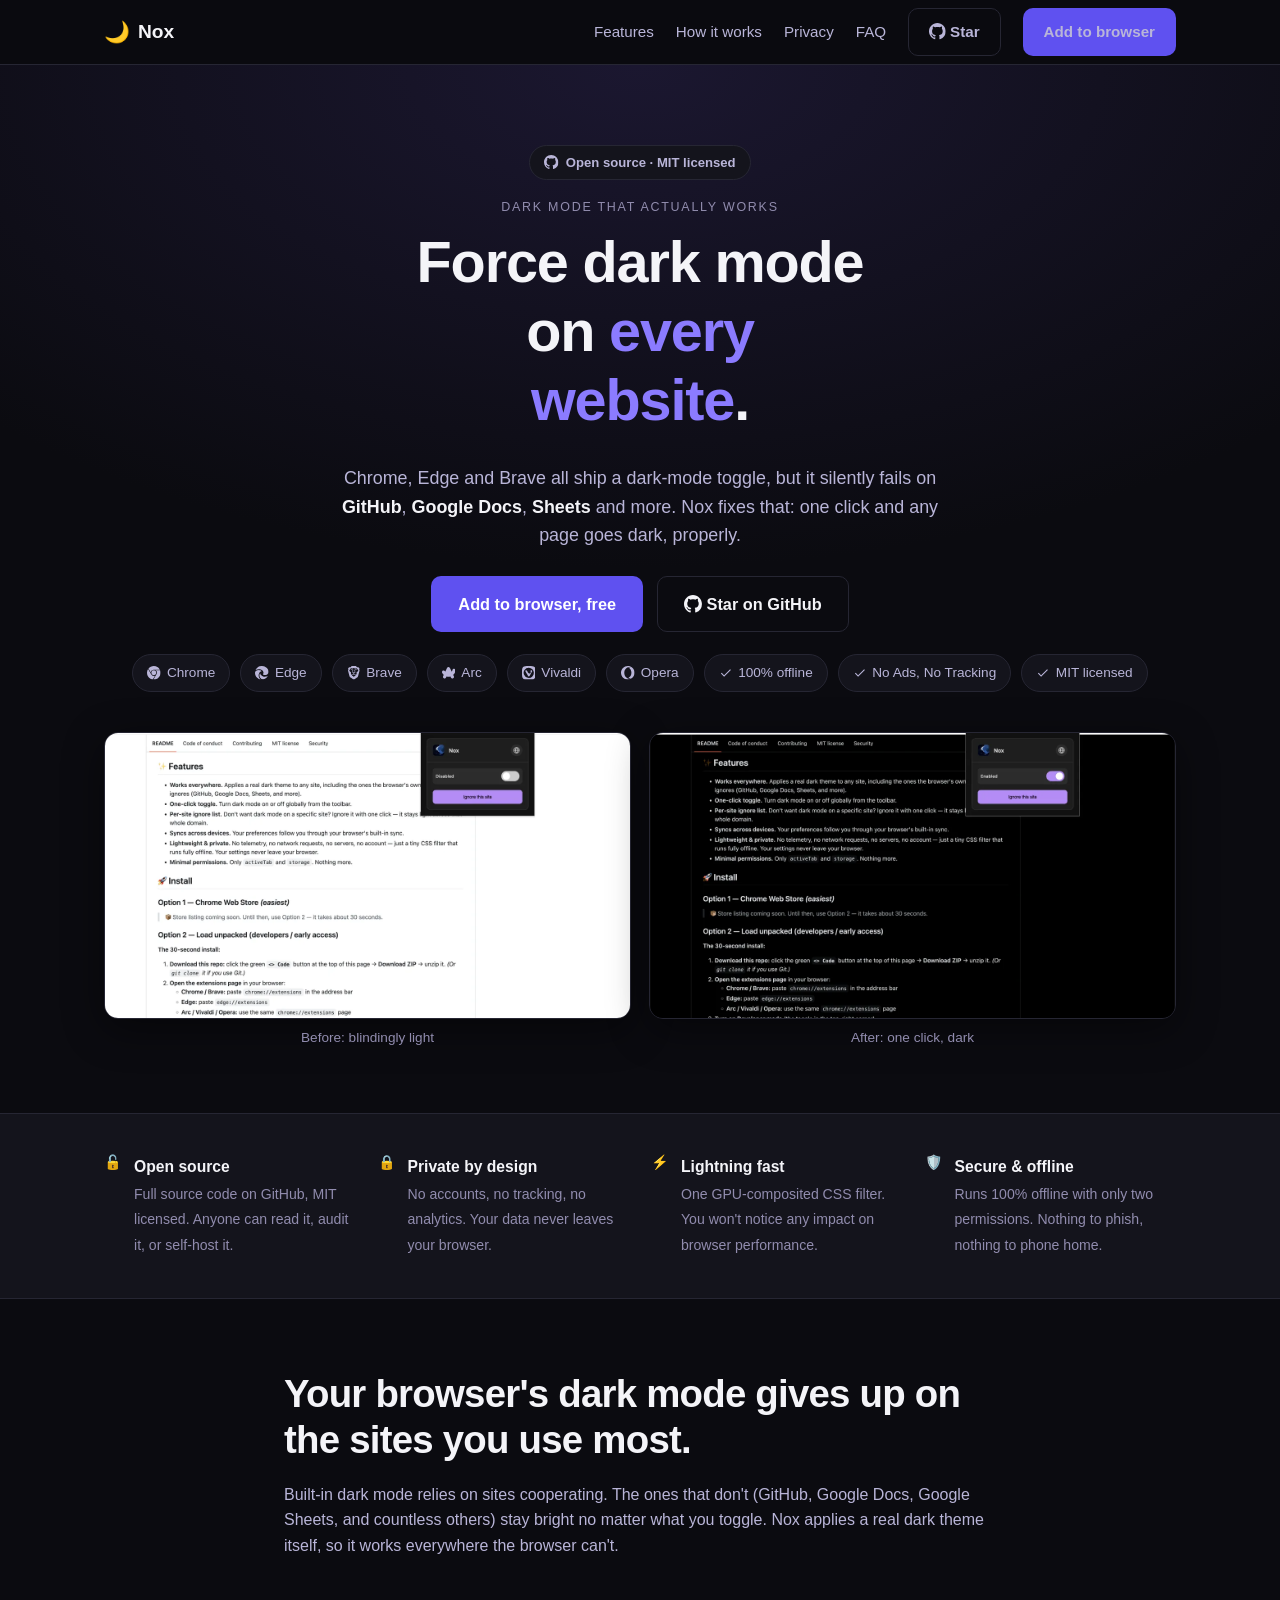
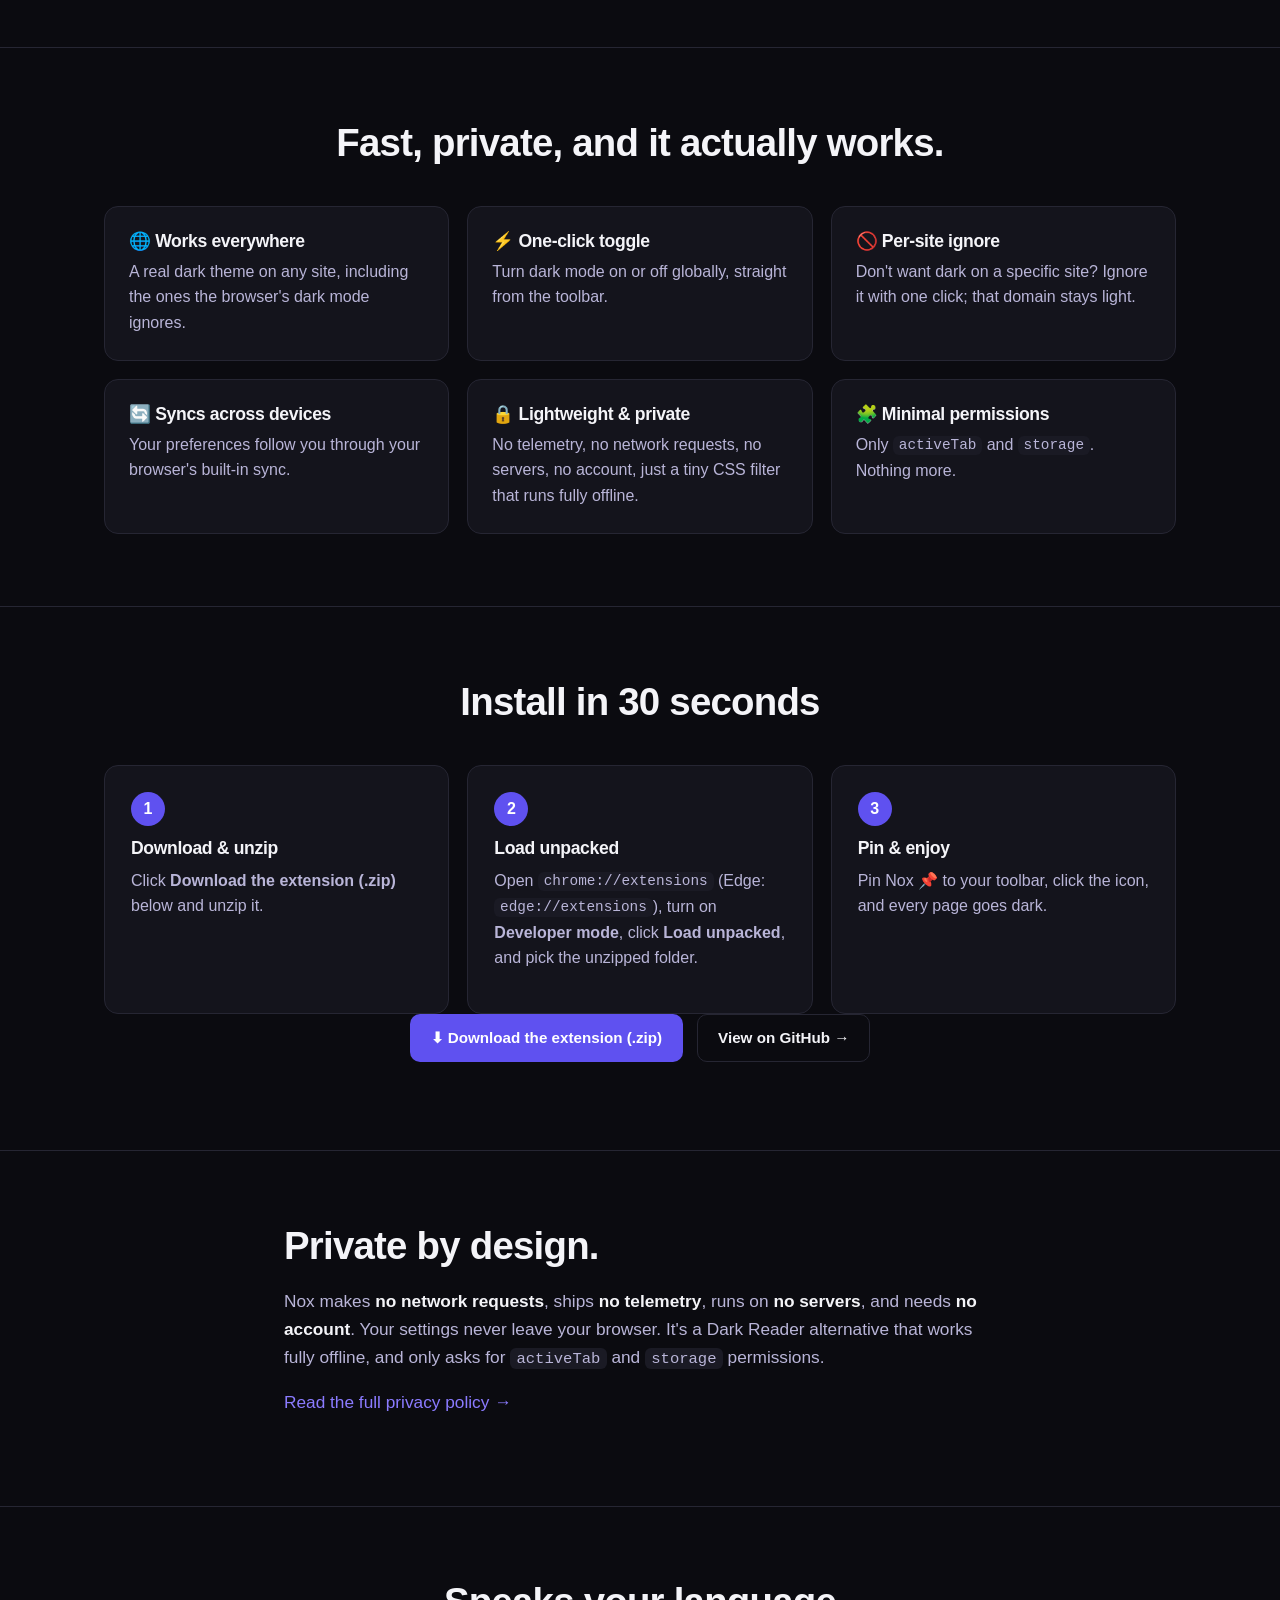
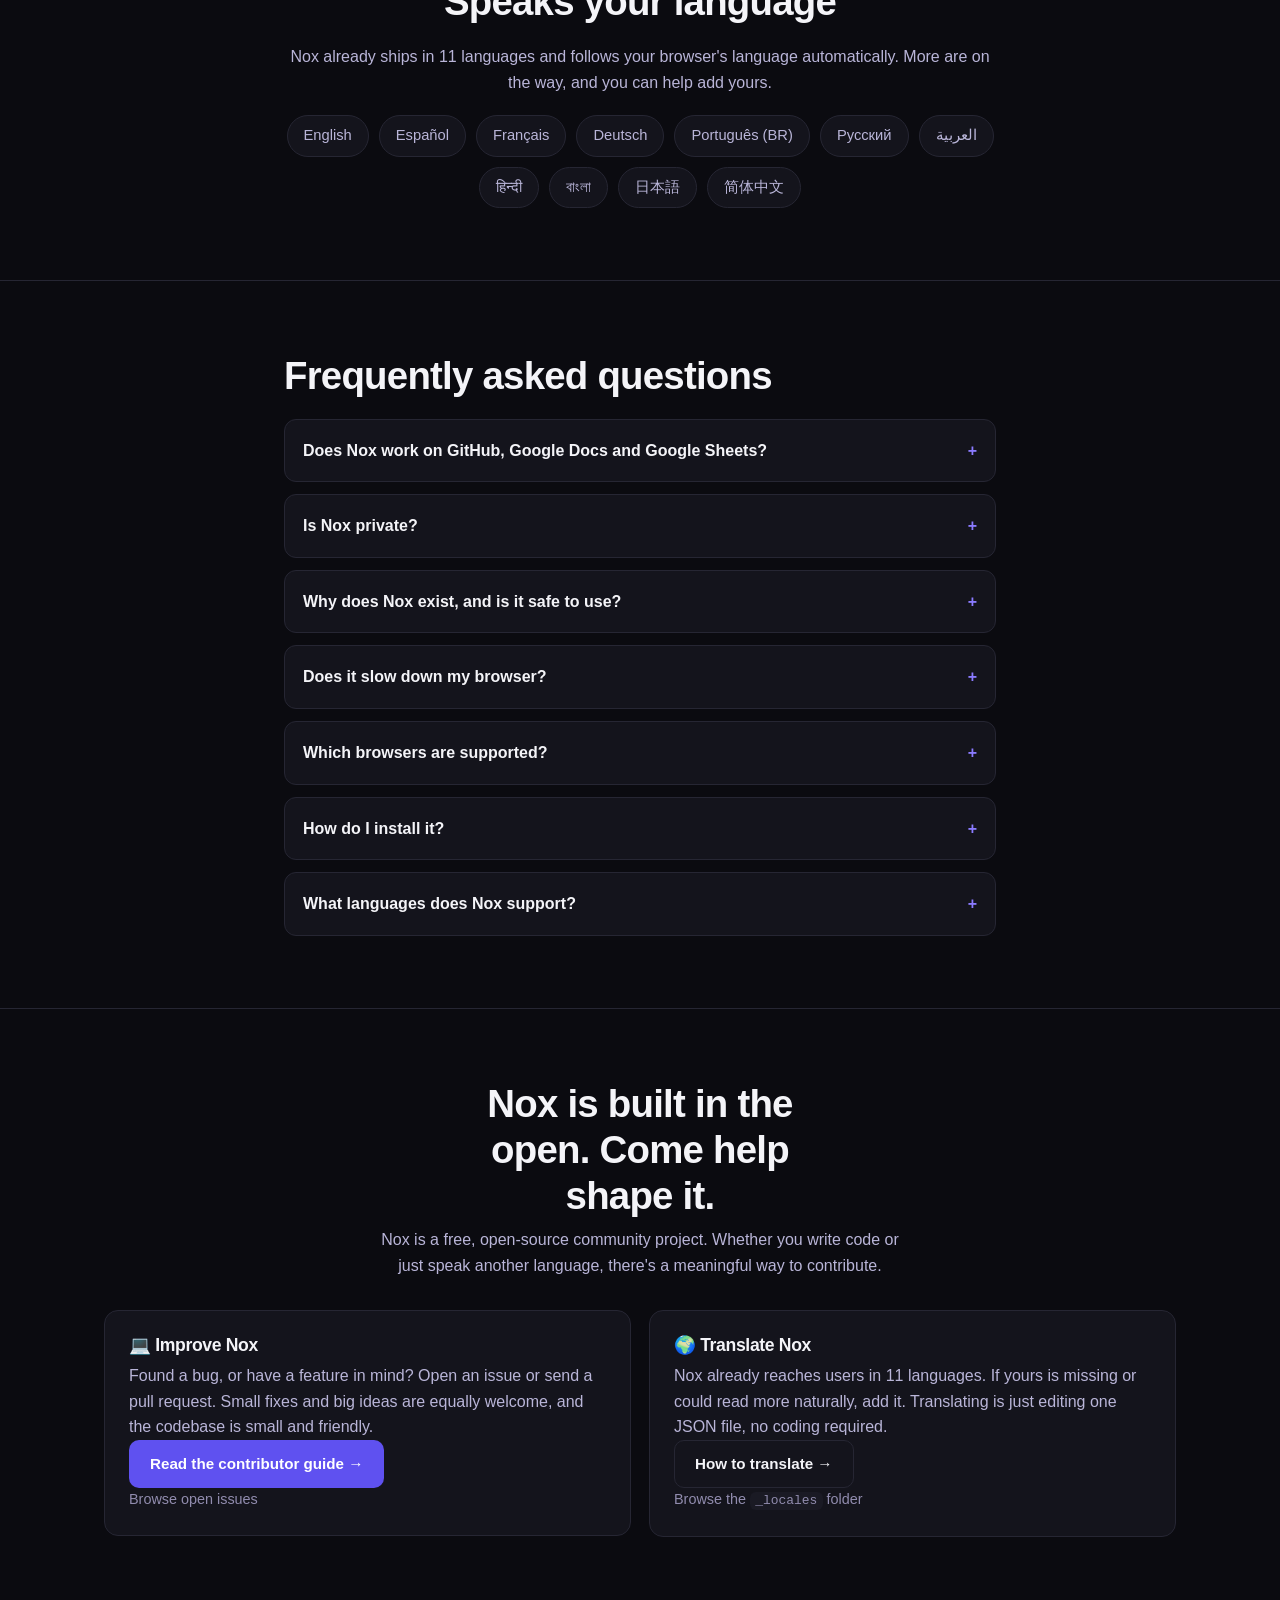
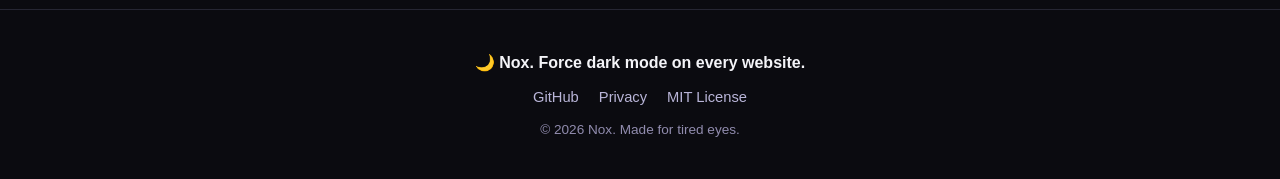
==== commit 2a4dcb32: "ui(gh-pages): simplify install steps to 3 (download, load unpacked, pin)" ====
--- a/index.html
+++ b/index.html
@@ -192,13 +192,13 @@
         <ol class="steps">
           <li>
             <span class="step-num">1</span>
-            <h3>Download the repo</h3>
-            <p>On GitHub, click <code>&lt;&gt; Code</code> → <strong>Download ZIP</strong> → unzip it. Or <code>git clone</code> it.</p>
+            <h3>Download &amp; unzip</h3>
+            <p>Click <strong>Download the extension (.zip)</strong> below and unzip it.</p>
           </li>
           <li>
             <span class="step-num">2</span>
             <h3>Load unpacked</h3>
-            <p>Open <code>chrome://extensions</code> (or <code>edge://extensions</code>), turn on <strong>Developer mode</strong>, click <strong>Load unpacked</strong>, and select the folder.</p>
+            <p>Open <code>chrome://extensions</code> (Edge: <code>edge://extensions</code>), turn on <strong>Developer mode</strong>, click <strong>Load unpacked</strong>, and pick the unzipped folder.</p>
           </li>
           <li>
             <span class="step-num">3</span>
